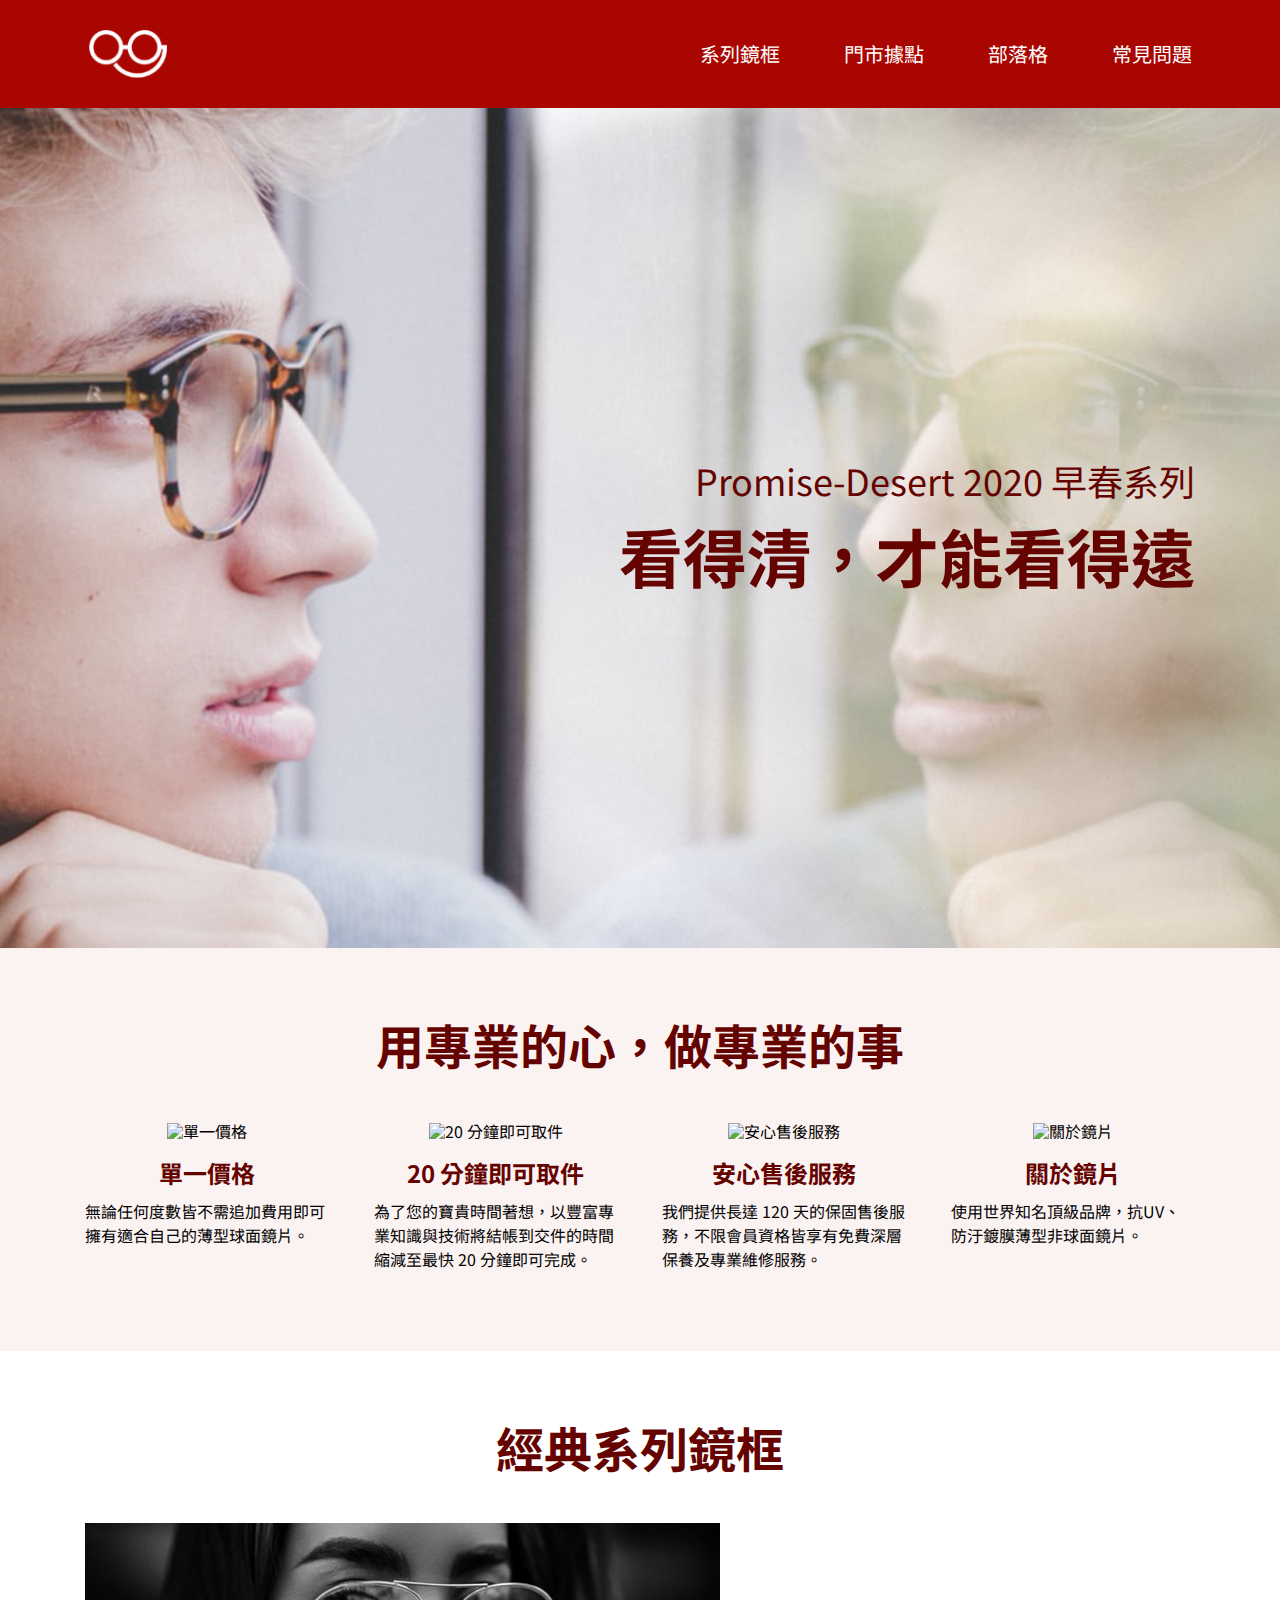
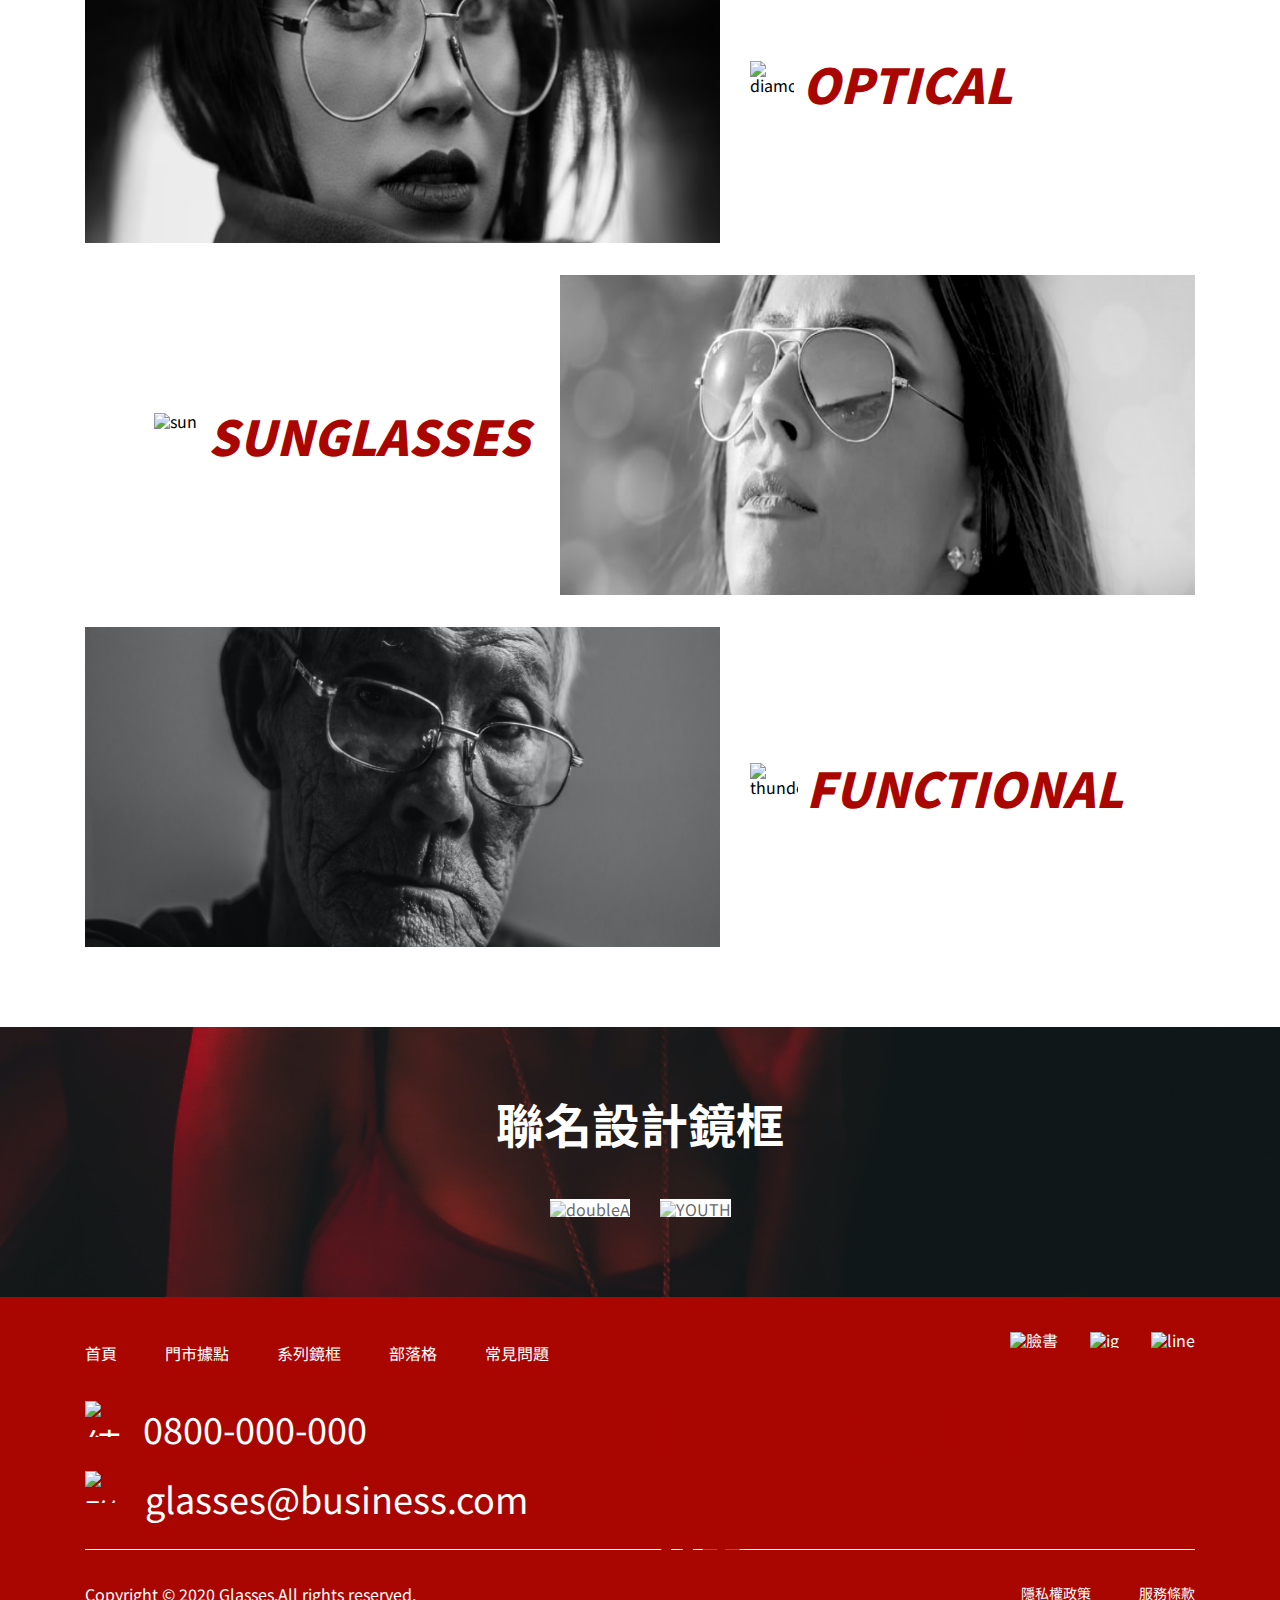
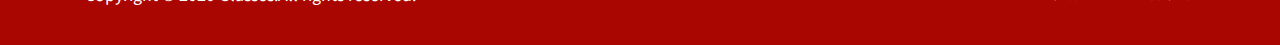
==== index.html @ 2005d6df "Update 2022-06-04T11:44:56.882Z" ====
<!DOCTYPE html>
<html lang="en">

<head>
  <meta charset="UTF-8">
  <meta name="viewport" content="width=device-width, initial-scale=1.0">
  <meta http-equiv="X-UA-Compatible" content="ie=edge">
  <title>
    眼鏡形象網站首頁
  </title>
  <link rel="stylesheet" href="./assets/style/all.css">
  <link href="https://fonts.googleapis.com/css2?family=Noto+Sans+TC&display=swap" rel="stylesheet">

</head>


<body>
  <div class="header">
    <h1 class="logo"><a href="index.html" title="首頁">logo</a></h1>
    <ul class="header-menu align-center">
      <li class="menu-item"><a href="#">系列鏡框</a></li>
      <li class="menu-item"><a href="#">門市據點</a></li>
      <li class="menu-item"><a href="#">部落格</a></li>
      <li class="menu-item"><a href="#">常見問題</a></li>
    </ul>
  </div>

  

<body>
    <div class="banner">
        <div class="container">
            <div class=" banner-content justify-center flex-column align-end">
                <h2>Promise-Desert 2020 早春系列</h2>
                <h3>看得清，才能看得遠</h3>
            </div>
        </div>
    </div>

    <div class="specialty">
        <div class="container">
            <h4 class="text-center">用專業的心，做專業的事</h4>
            <ul class="specialty-content text-center flex-wrap space-between">
                <li class="specialty-card"><img
                        src="https://raw.githubusercontent.com/hexschool/webLayoutTraining1st/f70f00178a7f0baa31e9c01634303d8562cfe93a/week3/icon-dollar.svg"
                        alt="單一價格">
                    <h5>單一價格</h5>
                    <P class="text-left">無論任何度數皆不需追加費用即可擁有適合自己的薄型球面鏡片。</P>
                </li>
                <li class="specialty-card"><img
                        src="https://raw.githubusercontent.com/hexschool/webLayoutTraining1st/f70f00178a7f0baa31e9c01634303d8562cfe93a/week3/icon-clock.svg"
                        alt="20 分鐘即可取件">
                    <h5>20 分鐘即可取件</h5>
                    <P class="text-left">為了您的寶貴時間著想，以豐富專業知識與技術將結帳到交件的時間縮減至最快 20 分鐘即可完成。</P>
                </li>
                <li class="specialty-card"><img
                        src="https://raw.githubusercontent.com/hexschool/webLayoutTraining1st/f70f00178a7f0baa31e9c01634303d8562cfe93a/week3/icon-heart.svg"
                        alt="安心售後服務">
                    <h5>安心售後服務</h5>
                    <p class="text-left">我們提供長達 120 天的保固售後服務，不限會員資格皆享有免費深層保養及專業維修服務。</p>
                </li>
                <li class="specialty-card"><img
                        src="https://raw.githubusercontent.com/hexschool/webLayoutTraining1st/f70f00178a7f0baa31e9c01634303d8562cfe93a/week3/icon-glasses.svg"
                        alt="關於鏡片">
                    <h5>關於鏡片</h5>
                    <p class="text-left">使用世界知名頂級品牌，抗UV、防汙鍍膜薄型非球面鏡片。</p>
                </li>
            </ul>
        </div>
    </div>
    <div class="classic">
        <div class="container">
            <h4 class="classic-content text-center">經典系列鏡框</h4>
            <div class="classic-detail-1 flex-wrap">
                <img class="detail-person1" src="./assets/images/product-1.png" alt="OPTICAL" OPTICAL>
                <ul class="classic-content-ul align-center">
                    <img src="https://raw.githubusercontent.com/hexschool/webLayoutTraining1st/f70f00178a7f0baa31e9c01634303d8562cfe93a/week3/icon-diamond.svg"
                        alt="diamond">
                    <li>
                        <h6>OPTICAL</h6>
                    </li>
                </ul>
            </div>
            <div class="classic-detail-2 flex-reverse flex-wrap">
                <img class="detail-person2" src="./assets/images/product-2.png" alt="SUNGLASSES">
                <ul class="classic-content-u2 align-center">
                    <img src="https://raw.githubusercontent.com/hexschool/webLayoutTraining1st/f70f00178a7f0baa31e9c01634303d8562cfe93a/week3/icon-sun.svg"
                        alt="sun">
                    <li>
                        <h6>SUNGLASSES</h6>
                    </li>
                </ul>
            </div>
            <div class="classic-detail-3 d-f flex-wrap">
                <img class="detail-person3" src="./assets/images/product-3.png" alt="FUNCTIONAL">
                <ul class="classic-content-u3 align-center">
                    <img src="https://raw.githubusercontent.com/hexschool/webLayoutTraining1st/f70f00178a7f0baa31e9c01634303d8562cfe93a/week3/icon-thunder.svg"
                        alt="thunder">
                    <li>
                        <h6>FUNCTIONAL</h6>
                    </li>
                </ul>
            </div>
        </div>
    </div>
    <div class="cobranded">
        <div class="container">
            <h4 class="cobranded-glasess text-center">聯名設計鏡框</h4>
            <div class="cobranded-products justify-center flex-wrap">
                <div class="DoubleA">
                    <img src="https://github.com/hexschool/webLayoutTraining1st/blob/master/week3/product-8.png?raw=true"
                        alt="doubleA">
                    <ul class="cobranded-word1">
                        <li>
                            <h7>Double A+</h7>
                        </li>
                    </ul>

                </div>
                <div class="YOUTH">
                    <img src="https://github.com/hexschool/webLayoutTraining1st/blob/master/week3/product-9.png?raw=true"
                        alt="YOUTH">
                    <ul class="cobranded-word2">
                        <li>
                            <h7>YOUTH</h7>
                        </li>
                    </ul>
                </div>
            </div>
        </div>
    </div>








</body>

    <div class="footer">
      <div class="container">
        <div class="footer-upper space-between">
          <div class="footer-menu-contact">
            <ul class="footer-menu-list d-f">
              <li><a href="#">首頁</a></li>
              <li><a href="#">門市據點</a></li>
              <li><a href="#">系列鏡框</a></li>
              <li><a href="#">部落格</a></li>
              <li><a href="#">常見問題</a></li>
            </ul>
            <ul class="contact-telephone d-f">
              <img
                src="https://raw.githubusercontent.com/hexschool/webLayoutTraining1st/804db84993b876420477b91e305170ae21e8d0f6/week3/icon-phone.svg"
                alt="練絡電話">
              <li class="contact-telephone-list"><a href="#">0800-000-000</a></li>
            </ul>
            <ul class="contact-email d-f">
              <img
                src="https://raw.githubusercontent.com/hexschool/webLayoutTraining1st/804db84993b876420477b91e305170ae21e8d0f6/week3/icon-mail.svg"
                alt="聯絡信箱">
              <li class="contact-email-list"><a href="#">glasses@business.com</a></li>
            </ul>
          </div>
          <div class="contact-icon">
            <ul class="contact-icon-list d-f">
              <li><img
                  src="https://raw.githubusercontent.com/hexschool/webLayoutTraining1st/804db84993b876420477b91e305170ae21e8d0f6/week3/icon-fb.svg"
                  alt="臉書"></li>
              <li><img
                  src="https://raw.githubusercontent.com/hexschool/webLayoutTraining1st/804db84993b876420477b91e305170ae21e8d0f6/week3/icon-ig.svg"
                  alt="ig"></li>
              <li><img
                  src="https://raw.githubusercontent.com/hexschool/webLayoutTraining1st/804db84993b876420477b91e305170ae21e8d0f6/week3/icon-line.svg"
                  alt="line"></li>
            </ul>
          </div>
        </div>
        <div class="private">
          <ul class="copyright-list1">
            <li>Copyright © 2020 Glasses.All rights reserved.</li>
          </ul>
          <ul class="copyright-list2 d-f">
            <li>隱私權政策</li>
            <li>服務條款</li>
          </ul>
        </div>

      </div>
    </div>
    <script src="./assets/js/vendors.js"></script>
    <script src="./assets/js/all.js"></script>
</body>

</html>
---- assets/style/all.css ----
/* http://meyerweb.com/eric/tools/css/reset/ 
   v2.0 | 20110126
   License: none (public domain)
*/
html,
body,
div,
span,
applet,
object,
iframe,
h1,
h2,
h3,
h4,
h5,
h6,
p,
blockquote,
pre,
a,
abbr,
acronym,
address,
big,
cite,
code,
del,
dfn,
em,
img,
ins,
kbd,
q,
s,
samp,
small,
strike,
strong,
sub,
sup,
tt,
var,
b,
u,
i,
center,
dl,
dt,
dd,
ol,
ul,
li,
fieldset,
form,
label,
legend,
table,
caption,
tbody,
tfoot,
thead,
tr,
th,
td,
article,
aside,
canvas,
details,
embed,
figure,
figcaption,
footer,
header,
hgroup,
menu,
nav,
output,
ruby,
section,
summary,
time,
mark,
audio,
video {
  margin: 0;
  padding: 0;
  border: 0;
  font-size: 100%;
  font: inherit;
  vertical-align: baseline; }

/* HTML5 display-role reset for older browsers */
article,
aside,
details,
figcaption,
figure,
footer,
header,
hgroup,
menu,
nav,
section {
  display: block; }

body {
  line-height: 1; }

ol,
ul {
  list-style: none; }

blockquote,
q {
  quotes: none; }

blockquote:before,
blockquote:after,
q:before,
q:after {
  content: '';
  content: none; }

table {
  border-collapse: collapse;
  border-spacing: 0; }

*,
*::before,
*::after {
  -webkit-box-sizing: border-box;
          box-sizing: border-box; }

img {
  max-width: 100%;
  height: auto;
  vertical-align: middle; }

.d-f {
  display: -webkit-box;
  display: -ms-flexbox;
  display: flex; }

.jcsb {
  display: -webkit-box;
  display: -ms-flexbox;
  display: flex;
  -webkit-box-pack: justify;
      -ms-flex-pack: justify;
          justify-content: space-between; }

.align-center {
  display: -webkit-box;
  display: -ms-flexbox;
  display: flex;
  -webkit-box-align: center;
      -ms-flex-align: center;
          align-items: center; }

.align-end {
  display: -webkit-box;
  display: -ms-flexbox;
  display: flex;
  -webkit-box-align: end;
      -ms-flex-align: end;
          align-items: flex-end; }

.justify-center {
  display: -webkit-box;
  display: -ms-flexbox;
  display: flex;
  -webkit-box-pack: center;
      -ms-flex-pack: center;
          justify-content: center; }

.justify-end {
  display: -webkit-box;
  display: -ms-flexbox;
  display: flex;
  -webkit-box-pack: end;
      -ms-flex-pack: end;
          justify-content: flex-end; }

.space-between {
  display: -webkit-box;
  display: -ms-flexbox;
  display: flex;
  -webkit-box-pack: justify;
      -ms-flex-pack: justify;
          justify-content: space-between; }

.space-around {
  display: -webkit-box;
  display: -ms-flexbox;
  display: flex;
  -ms-flex-pack: distribute;
      justify-content: space-around; }

.space-evenly {
  display: -webkit-box;
  display: -ms-flexbox;
  display: flex;
  -webkit-box-pack: space-evenly;
      -ms-flex-pack: space-evenly;
          justify-content: space-evenly; }

.flex-column {
  display: -webkit-box;
  display: -ms-flexbox;
  display: flex;
  -webkit-box-orient: vertical;
  -webkit-box-direction: normal;
      -ms-flex-direction: column;
          flex-direction: column; }

.flex-wrap {
  display: -webkit-box;
  display: -ms-flexbox;
  display: flex;
  -ms-flex-wrap: wrap;
      flex-wrap: wrap; }

.flex-reverse {
  display: -webkit-box;
  display: -ms-flexbox;
  display: flex;
  -webkit-box-orient: horizontal;
  -webkit-box-direction: reverse;
      -ms-flex-direction: row-reverse;
          flex-direction: row-reverse; }

body {
  font-family: -apple-system, BlinkMacSystemFont, 'Segoe UI', 'Noto Sans TC', 'Microsoft JhengHei', Roboto, 'Helvetica Neue', Arial, sans-serif; }

.text-center {
  text-align: center; }

.text-left {
  text-align: left; }

.container {
  max-width: 1140px;
  margin: 0 auto;
  padding: 0 15px; }

@media (max-width: 768px) {
  .container {
    max-width: 720px; } }

@media (max-width: 375px) {
  .container {
    max-width: 345px; } }

*,
*:before,
*:after {
  -webkit-box-sizing: border-box;
          box-sizing: border-box; }

img {
  max-width: 100%;
  height: auto;
  vertical-align: middle; }

.header {
  background-color: #aa0601;
  color: white;
  padding: 30px 88px;
  display: -webkit-box;
  display: -ms-flexbox;
  display: flex;
  -webkit-box-pack: justify;
      -ms-flex-pack: justify;
          justify-content: space-between; }

@media (max-width: 768px) {
  .header {
    padding: 30px 39px; } }

@media (max-width: 767px) {
  .header {
    display: -webkit-box;
    display: -ms-flexbox;
    display: flex;
    -webkit-box-orient: vertical;
    -webkit-box-direction: normal;
        -ms-flex-direction: column;
            flex-direction: column;
    -webkit-box-align: center;
        -ms-flex-align: center;
            align-items: center;
    padding: 10px 0 0 0; } }

.header-menu {
  -webkit-column-gap: 64px;
     -moz-column-gap: 64px;
          column-gap: 64px;
  display: -webkit-box;
  display: -ms-flexbox;
  display: flex;
  -ms-flex-wrap: wrap;
      flex-wrap: wrap; }

@media (max-width: 768px) {
  .header-menu {
    -webkit-column-gap: 40px;
       -moz-column-gap: 40px;
            column-gap: 40px; } }

@media (max-width: 767px) {
  .header-menu {
    width: 100%;
    -webkit-column-gap: 0px;
       -moz-column-gap: 0px;
            column-gap: 0px;
    text-align: center; } }

.header-menu a {
  text-decoration: none;
  color: white; }

.menu-item {
  font-size: 20px;
  line-height: 1.5; }

@media (max-width: 767px) {
  .menu-item {
    width: 50%;
    border: 1px solid white; } }

.logo {
  width: 80px;
  height: 48px; }

@media (max-width: 767px) {
  .logo {
    width: 48px;
    height: 29px;
    margin-bottom: 10px; } }

.logo a {
  background: url(../images/logo.png) no-repeat center;
  display: block;
  width: 80px;
  height: 48px;
  text-indent: 101%;
  overflow: hidden;
  white-space: nowrap;
  background-size: contain; }

@media (max-width: 767px) {
  .logo a {
    width: 48px;
    height: 29px; } }

.footer {
  background-color: #aa0601;
  color: white; }

.footer a {
  text-decoration: none;
  color: white; }

.footer-upper {
  border-bottom: 1px solid white; }

.footer-menu-list {
  font-size: 16px;
  line-height: 1.5;
  -webkit-column-gap: 48px;
     -moz-column-gap: 48px;
          column-gap: 48px; }

@media (max-width: 992px) {
  .footer-menu-list {
    -webkit-column-gap: 40px;
       -moz-column-gap: 40px;
            column-gap: 40px; } }

@media (max-width: 767px) {
  .footer-menu-list {
    display: none; } }

.footer-menu-contact {
  padding-top: 44px;
  padding-bottom: 24px; }

@media (max-width: 992px) {
  .footer-menu-contact {
    padding-top: 32px;
    padding-bottom: 20px; } }

@media (max-width: 767px) {
  .footer-menu-contact {
    padding-top: 25px;
    padding-bottom: 24px; } }

.contact-icon {
  padding-top: 32px; }

@media (max-width: 767px) {
  .contact-icon {
    padding-top: 24px; } }

.contact-icon-list {
  -webkit-column-gap: 32px;
     -moz-column-gap: 32px;
          column-gap: 32px; }

@media (max-width: 992px) {
  .contact-icon-list {
    -webkit-column-gap: 24px;
       -moz-column-gap: 24px;
            column-gap: 24px; } }

@media (max-width: 375px) {
  .contact-icon-list {
    -webkit-column-gap: 8px;
       -moz-column-gap: 8px;
            column-gap: 8px; } }

.contact-icon-list img {
  width: 48px;
  height: 48px; }

@media (max-width: 992px) {
  .contact-icon-list img {
    width: 24px;
    height: 24px; } }

@media (max-width: 375px) {
  .contact-icon-list img {
    width: 16px;
    height: 16px; } }

.contact-telephone {
  padding-top: 36px;
  font-size: 36px;
  line-height: 1.5; }

@media (max-width: 992px) {
  .contact-telephone {
    padding-top: 24px;
    font-size: 20px; } }

@media (max-width: 767px) {
  .contact-telephone {
    padding-top: 0px;
    font-size: 16px;
    line-height: 1.875; } }

.contact-telephone-list {
  padding-left: 22px; }

@media (max-width: 992px) {
  .contact-telephone-list {
    padding-left: 11px; } }

@media (max-width: 767px) {
  .contact-telephone-list {
    padding-left: 6.5px; } }

.contact-telephone img {
  width: 36px;
  height: 36px; }

@media (max-width: 992px) {
  .contact-telephone img {
    width: 18px;
    height: 18px; } }

@media (max-width: 767px) {
  .contact-telephone img {
    width: 15px;
    height: 15px; } }

.contact-email {
  padding-top: 16px;
  font-size: 36px;
  line-height: 1.5; }

@media (max-width: 992px) {
  .contact-email {
    padding-top: 12px;
    font-size: 20px; } }

@media (max-width: 767px) {
  .contact-email {
    padding-top: 6px;
    font-size: 16px;
    line-height: 1.875; } }

.contact-email-list {
  padding-left: 20px; }

@media (max-width: 992px) {
  .contact-email-list {
    padding-left: 10px; } }

@media (max-width: 767px) {
  .contact-email-list {
    padding-left: 6.65px; } }

.contact-email img {
  width: 40px;
  height: 32px; }

@media (max-width: 992px) {
  .contact-email img {
    width: 20px;
    height: 16px; } }

@media (max-width: 767px) {
  .contact-email img {
    width: 16px;
    height: 13px; } }

.copyright-list1 {
  padding-top: 32px;
  font-size: 16px;
  line-height: 1.5; }

@media (max-width: 992px) {
  .copyright-list1 {
    padding-top: 24px; } }

@media (max-width: 767px) {
  .copyright-list1 {
    padding-top: 16px;
    font-size: 14px; } }

.copyright-list2 {
  padding-top: 33px;
  -webkit-column-gap: 48px;
     -moz-column-gap: 48px;
          column-gap: 48px;
  font-size: 14px;
  line-height: 1.5; }

@media (max-width: 992px) {
  .copyright-list2 {
    padding-top: 25px;
    -webkit-column-gap: 24px;
       -moz-column-gap: 24px;
            column-gap: 24px; } }

@media (max-width: 767px) {
  .copyright-list2 {
    padding-top: 8px;
    -webkit-column-gap: 8px;
       -moz-column-gap: 8px;
            column-gap: 8px;
    display: -webkit-box;
    display: -ms-flexbox;
    display: flex;
    -webkit-box-orient: vertical;
    -webkit-box-direction: normal;
        -ms-flex-direction: column;
            flex-direction: column; } }

.private {
  padding-bottom: 39px;
  display: -webkit-box;
  display: -ms-flexbox;
  display: flex;
  -webkit-box-pack: justify;
      -ms-flex-pack: justify;
          justify-content: space-between; }

@media (max-width: 992px) {
  .private {
    padding-bottom: 32px; } }

@media (max-width: 767px) {
  .private {
    padding-bottom: 24px;
    display: -webkit-box;
    display: -ms-flexbox;
    display: flex;
    -webkit-box-orient: vertical;
    -webkit-box-direction: normal;
        -ms-flex-direction: column;
            flex-direction: column; } }

.banner {
  background: url(../images/index-background1.png) center center;
  background-repeat: no-repeat;
  background-size: cover;
  color: #650300; }

.banner-content {
  height: 840px; }

.specialty img {
  width: 100px;
  height: 100px; }

.detail-person1 {
  width: 635px;
  height: 320px; }

@media (max-width: 992px) {
  .detail-person1 {
    width: 58%; } }

@media (max-width: 767px) {
  .detail-person1 {
    width: 100%; } }

.detail-person2 {
  width: 635px;
  height: 320px; }

@media (max-width: 992px) {
  .detail-person2 {
    width: 58%; } }

@media (max-width: 767px) {
  .detail-person2 {
    width: 100%; } }

.detail-person3 {
  width: 635px;
  height: 320px; }

@media (max-width: 992px) {
  .detail-person3 {
    width: 58%; } }

@media (max-width: 767px) {
  .detail-person3 {
    width: 100%; } }

.classic-content-ul img {
  width: 44px;
  height: 44px; }

@media (max-width: 992px) {
  .classic-content-ul img {
    width: 36.67px;
    height: 36.67px; } }

@media (max-width: 767px) {
  .classic-content-ul img {
    width: 40px;
    height: 40px; } }

.classic-content-u2 img {
  width: 44px;
  height: 44px; }

@media (max-width: 992px) {
  .classic-content-u2 img {
    width: 36.67px;
    height: 36.67px; } }

.classic-content-u3 img {
  width: 48px;
  height: 48px; }

@media (max-width: 992px) {
  .classic-content-u3 img {
    width: 40px;
    height: 40px; } }

@media (max-width: 767px) {
  .classic-content-u3 img {
    width: 40px;
    height: 40px; } }

.DoubleA img {
  width: 540px;
  height: 455px; }

.YOUTH img {
  width: 540px;
  height: 455px; }

h2 {
  font-size: 36px;
  line-height: 1.5; }

@media (max-width: 992px) {
  h2 {
    font-size: 20px; } }

@media (max-width: 767px) {
  h2 {
    font-size: 16px;
    line-height: 1.875; } }

@media (max-width: 375px) {
  h2 {
    font-size: 8px;
    line-height: 1.5; } }

h3 {
  font-size: 64px;
  line-height: 1.5;
  font-weight: bold; }

@media (max-width: 992px) {
  h3 {
    font-size: 48px; } }

@media (max-width: 767px) {
  h3 {
    font-size: 32px;
    line-height: 2.25; } }

@media (max-width: 375px) {
  h3 {
    font-size: 24px;
    line-height: 1.5; } }

h4 {
  font-size: 48px;
  line-height: 1.5;
  font-weight: bold;
  color: #650300;
  padding-top: 60px;
  padding-bottom: 40px; }

@media (max-width: 992px) {
  h4 {
    font-size: 32px;
    padding-top: 40px;
    padding-bottom: 32px; } }

@media (max-width: 767px) {
  h4 {
    font-size: 24px;
    padding-top: 32px;
    padding-bottom: 20px; } }

@media (max-width: 375px) {
  h4 {
    font-size: 20px; } }

@media (max-width: 767px) {
  .classic-content {
    font-size: 20px;
    line-height: 2.4;
    padding-top: 32px;
    padding-bottom: 20px; } }

h5 {
  font-size: 24px;
  line-height: 1.5;
  color: #650300;
  padding-top: 16px;
  font-weight: bold; }

@media (max-width: 375px) {
  h5 {
    font-size: 16px; } }

h6 {
  color: #aa0601;
  font-style: italic;
  font-weight: 900;
  font-size: 48px;
  line-height: 1.5; }

@media (max-width: 1060px) {
  h6 {
    font-size: 36px; } }

@media (max-width: 992px) {
  h6 {
    font-size: 28px;
    line-height: 2.57; } }

.cobranded-glasess {
  color: white; }

h7 {
  color: #aa0601;
  font-size: 72px;
  line-height: 1.5;
  font-weight: bold; }

@media (max-width: 992px) {
  h7 {
    font-size: 32px;
    line-height: 1.28; } }

.specialty p {
  font-size: 16px;
  line-height: 1.5;
  padding-top: 8px; }

.specialty {
  background-color: #FBF2F2; }

.specialty-content {
  -webkit-column-gap: 30px;
     -moz-column-gap: 30px;
          column-gap: 30px;
  padding-bottom: 80px; }

@media (max-width: 992px) {
  .specialty-content {
    -webkit-column-gap: 0px;
       -moz-column-gap: 0px;
            column-gap: 0px;
    display: -webkit-box;
    display: -ms-flexbox;
    display: flex;
    -webkit-box-pack: space-evenly;
        -ms-flex-pack: space-evenly;
            justify-content: space-evenly;
    padding-bottom: 56px; } }

@media (max-width: 767px) {
  .specialty-content {
    padding-bottom: 8px; } }

.specialty-card {
  width: 22%; }

@media (max-width: 992px) {
  .specialty-card {
    width: 41%; } }

@media (max-width: 767px) {
  .specialty-card {
    width: 64%;
    padding-bottom: 32px; } }

@media (max-width: 375px) {
  .specialty-card {
    width: 85%; } }

.classic-detail-1 {
  padding-bottom: 32px;
  position: relative; }

@media (max-width: 992px) {
  .classic-detail-1 {
    padding: 0px 31px 8px 24px; } }

.classic-detail-2 {
  padding-bottom: 32px;
  position: relative; }

@media (max-width: 992px) {
  .classic-detail-2 {
    padding: 0px 31px 8px 24px;
    -webkit-box-orient: horizontal;
    -webkit-box-direction: normal;
        -ms-flex-direction: row;
            flex-direction: row; } }

.classic-detail-3 {
  padding-bottom: 80px;
  position: relative; }

@media (max-width: 992px) {
  .classic-detail-3 {
    padding: 0px 30px 56px 24px; } }

.classic-content-ul {
  padding-left: 30px; }

@media (max-width: 767px) {
  .classic-content-ul {
    padding-left: 0;
    position: absolute;
    top: 50%;
    left: 50%;
    -webkit-transform: translate(-50%, -50%);
        -ms-transform: translate(-50%, -50%);
            transform: translate(-50%, -50%); } }

.classic-content-ul li {
  padding-left: 8px; }

@media (max-width: 992px) {
  .classic-content-ul li {
    padding: 9.67px; } }

.classic-content-u2 {
  padding-right: 30px; }

@media (max-width: 992px) {
  .classic-content-u2 {
    padding-left: 31px;
    padding-right: 0px; } }

@media (max-width: 767px) {
  .classic-content-u2 {
    position: absolute;
    top: 50%;
    left: 50%;
    -webkit-transform: translate(-50%, -50%);
        -ms-transform: translate(-50%, -50%);
            transform: translate(-50%, -50%); } }

.classic-content-u2 li {
  padding-left: 10px; }

.classic-content-u3 {
  padding-left: 30px; }

@media (max-width: 767px) {
  .classic-content-u3 {
    position: absolute;
    top: 50%;
    left: 50%;
    -webkit-transform: translate(-50%, -50%);
        -ms-transform: translate(-50%, -50%);
            transform: translate(-50%, -50%); } }

.classic-content-u3 li {
  padding-left: 8px; }

.cobranded {
  background: url(../images/bg.png) center center;
  background-size: cover;
  background-repeat: no-repeat; }

.DoubleA {
  position: relative;
  background-color: white;
  margin-right: 30px; }

@media (max-width: 767px) {
  .DoubleA {
    width: 100%;
    margin-right: 0;
    margin-bottom: 16px; } }

.DoubleA img {
  opacity: 0.6;
  width: 540px;
  height: 455px; }

@media (max-width: 992px) {
  .DoubleA img {
    width: 330px;
    height: 278px; } }

@media (max-width: 767px) {
  .DoubleA img {
    width: 100%;
    height: 100%; } }

.YOUTH {
  position: relative;
  background-color: white; }

@media (max-width: 767px) {
  .YOUTH {
    width: 100%; } }

.YOUTH img {
  opacity: 0.6;
  width: 540px;
  height: 455px; }

@media (max-width: 992px) {
  .YOUTH img {
    width: 330px;
    height: 278px; } }

@media (max-width: 767px) {
  .YOUTH img {
    width: 100%;
    height: 100%; } }

.cobranded-word1 {
  position: absolute;
  top: 181px;
  left: 104px; }

@media (max-width: 992px) {
  .cobranded-word1 {
    position: absolute;
    top: 117.5px;
    left: 91px; } }

@media (max-width: 767px) {
  .cobranded-word1 {
    top: 50%;
    left: 50%;
    -webkit-transform: translate(-50%, -50%);
        -ms-transform: translate(-50%, -50%);
            transform: translate(-50%, -50%); } }

.cobranded-word2 {
  position: absolute;
  top: 181px;
  left: 152px; }

@media (max-width: 992px) {
  .cobranded-word2 {
    position: absolute;
    top: 117.5px;
    left: 113px; } }

@media (max-width: 767px) {
  .cobranded-word2 {
    position: absolute;
    top: 50%;
    left: 50%;
    -webkit-transform: translate(-50%, -50%);
        -ms-transform: translate(-50%, -50%);
            transform: translate(-50%, -50%); } }

.cobranded-products {
  padding-bottom: 80px; }

@media (max-width: 992px) {
  .cobranded-products {
    padding-bottom: 56px; } }

@media (max-width: 767px) {
  .cobranded-products {
    padding-bottom: 40px; } }

/*# sourceMappingURL=all.css.map */
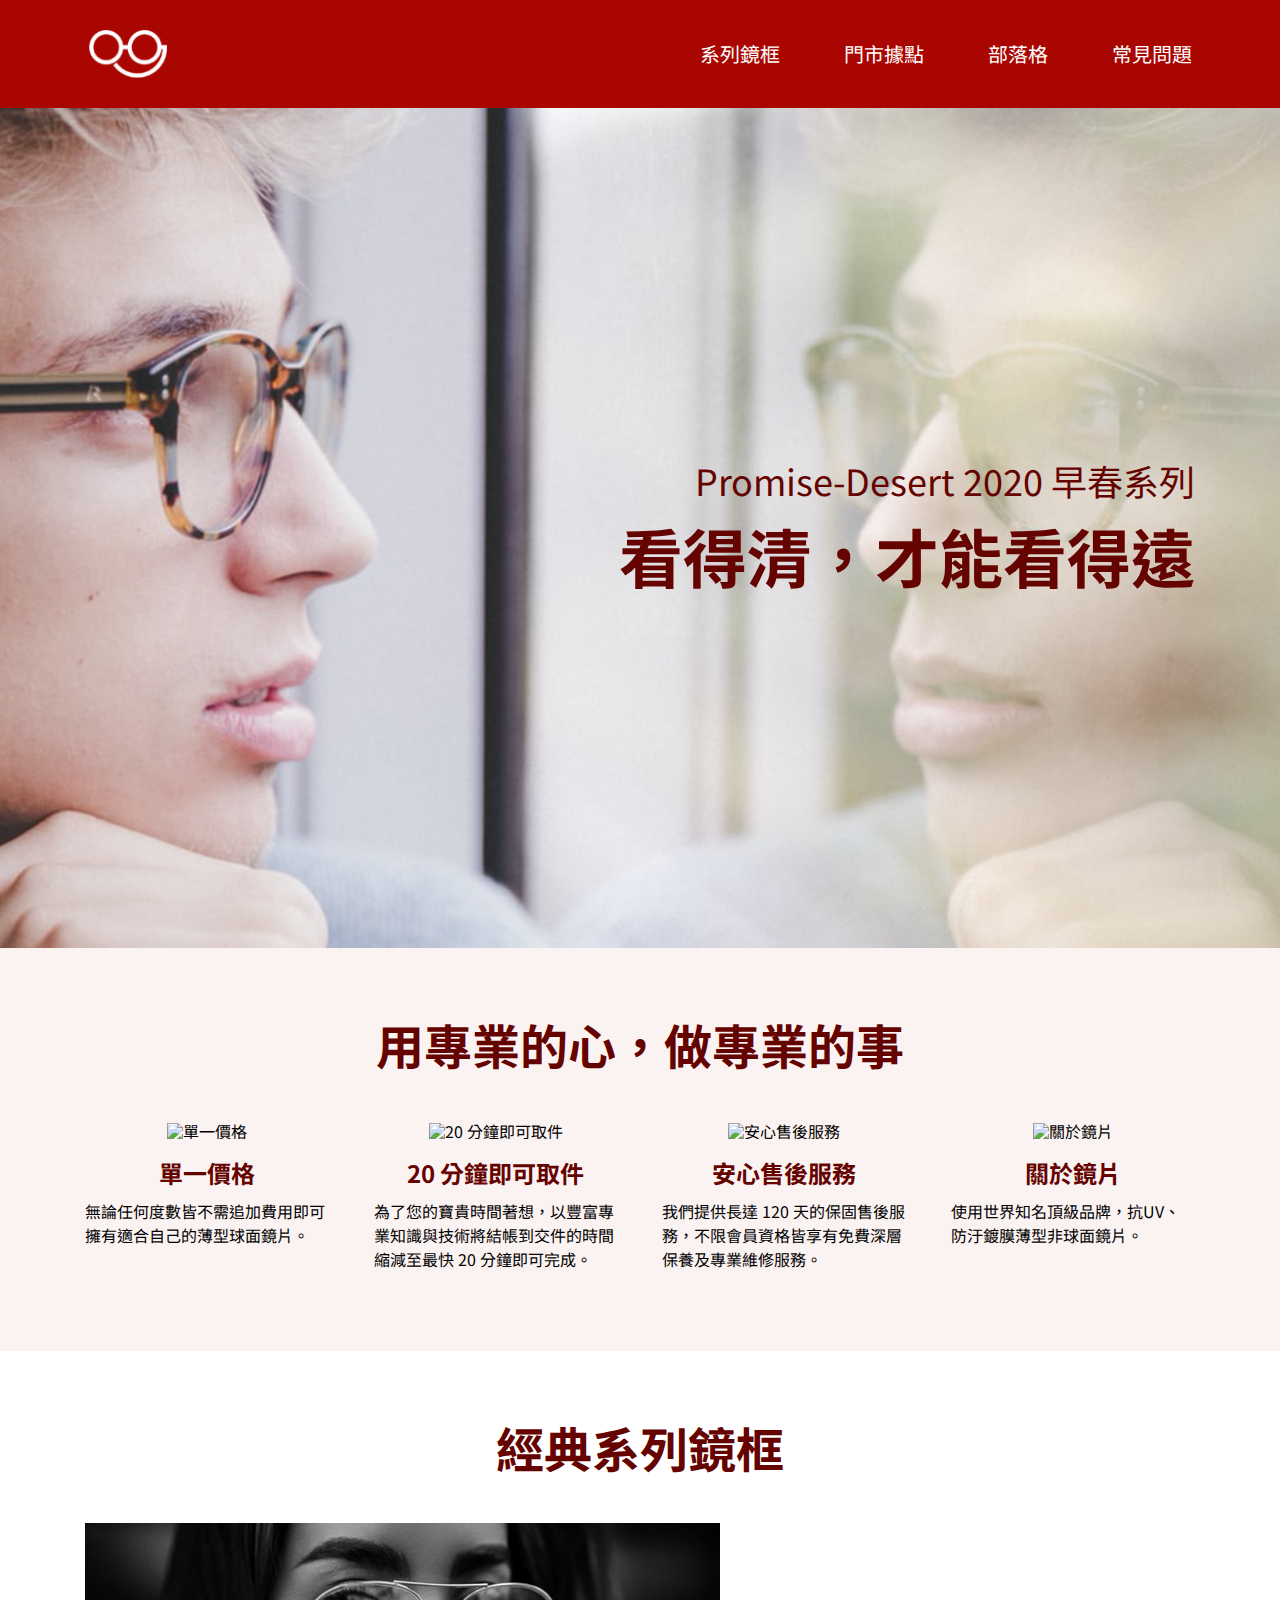
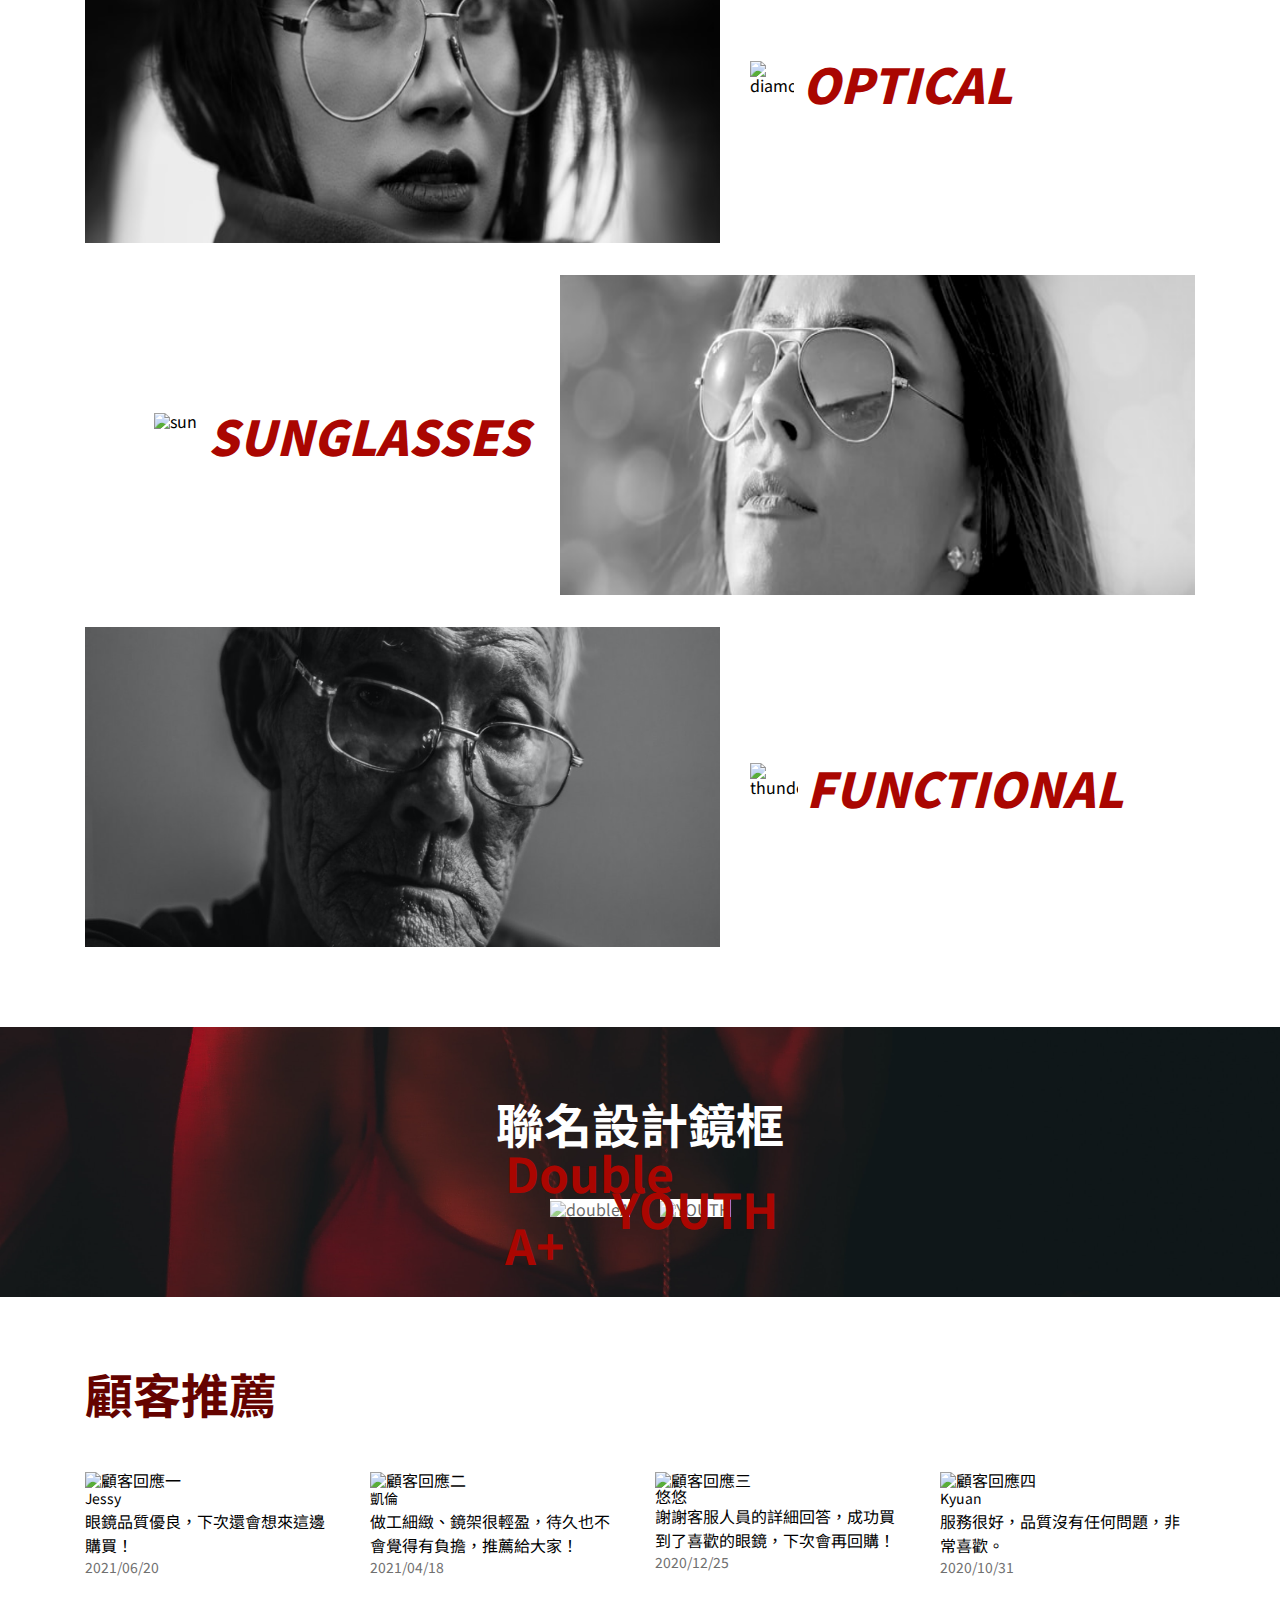
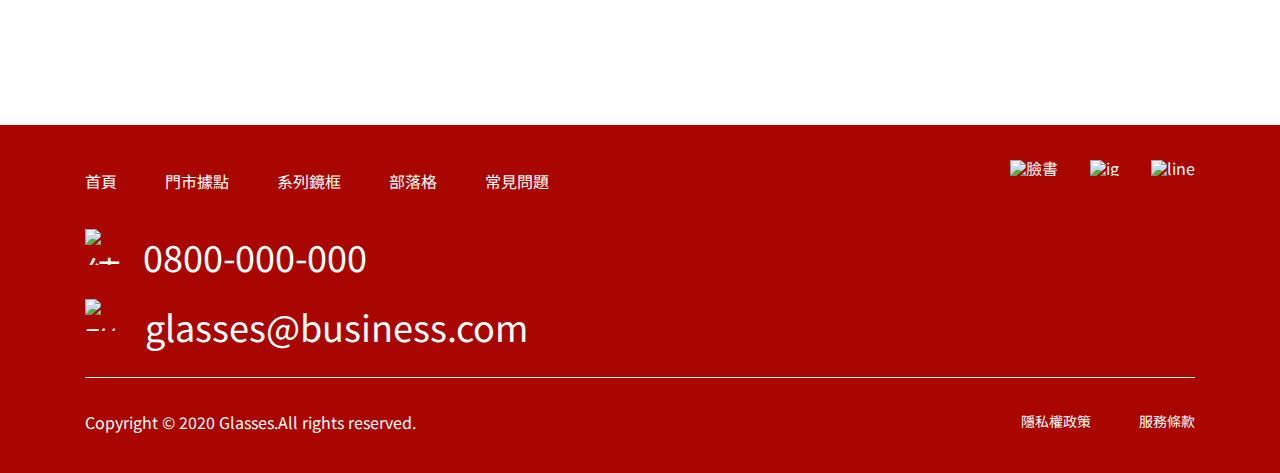
==== commit 778b6286: "Update 2022-06-06T12:31:38.771Z" ====
--- a/index.html
+++ b/index.html
@@ -129,15 +129,58 @@
             </div>
         </div>
     </div>
-
-
-
-
-
-
-
-
-</body>
+    <div class="customer">
+        <div class="container">
+            <h4 class="customer-rec">顧客推薦</h4>
+            <div class="customer-card d-f">
+                <div class="customer-card1">
+                    <img src="https://github.com/hexschool/webLayoutTraining1st/blob/master/week3/rec-1.png?raw=true"
+                        alt="顧客回應一">
+                    <ul>
+                        <li class="cclist1">Jessy</li>
+                        <li class="cclist2">眼鏡品質優良，下次還會想來這邊購買！</li>
+                        <li class="cclist3">2021/06/20</li>
+                    </ul>
+                </div>
+                <div class="customer-card2">
+                    <img src="https://github.com/hexschool/webLayoutTraining1st/blob/master/week3/rec-2.png?raw=true"
+                        alt="顧客回應二">
+                    <ul>
+                        <li class="cclist1">凱倫</li>
+                        <li class="cclist2">做工細緻、鏡架很輕盈，待久也不會覺得有負擔，推薦給大家！</li>
+                        <li class="cclist3">2021/04/18</li>
+                    </ul>
+                </div>
+                <div class="customer-card3">
+                    <img src="https://github.com/hexschool/webLayoutTraining1st/blob/master/week3/rec-3.png?raw=true"
+                        alt="顧客回應三">
+                    <ul>
+                        <li class="cclest1">悠悠</li>
+                        <li class="cclist2">謝謝客服人員的詳細回答，成功買到了喜歡的眼鏡，下次會再回購！</li>
+                        <li class="cclist3">2020/12/25</li>
+                    </ul>
+                </div>
+                <div class="customer-card4">
+                    <img src="https://github.com/hexschool/webLayoutTraining1st/blob/master/week3/rec-4.png?raw=true"
+                        alt="顧客回應四">
+                    <ul>
+                        <li class="cclist1">Kyuan</li>
+                        <li class="cclist2">服務很好，品質沒有任何問題，非常喜歡。</li>
+                        <li class="cclist3">2020/10/31</li>
+                    </ul>
+                </div>
+            </diV>
+        </div>
+    </div>
+
+
+
+
+
+
+
+
+    <body>
 
     <div class="footer">
       <div class="container">
--- a/assets/style/all.css
+++ b/assets/style/all.css
@@ -777,14 +777,27 @@
 
 h7 {
   color: #aa0601;
-  font-size: 72px;
+  font-size: 48px;
   line-height: 1.5;
   font-weight: bold; }
 
-@media (max-width: 992px) {
+@media (max-width: 1140px) {
   h7 {
     font-size: 32px;
     line-height: 1.28; } }
+
+.cclist1 {
+  font-size: 14px;
+  line-height: 1.5; }
+
+.cclist2 {
+  font-size: 16px;
+  line-height: 1.5; }
+
+.cclist3 {
+  font-size: 14px;
+  line-height: 1.5;
+  color: #707070; }
 
 .specialty p {
   font-size: 16px;
@@ -937,7 +950,7 @@
   width: 540px;
   height: 455px; }
 
-@media (max-width: 992px) {
+@media (max-width: 1140px) {
   .DoubleA img {
     width: 330px;
     height: 278px; } }
@@ -960,7 +973,7 @@
   width: 540px;
   height: 455px; }
 
-@media (max-width: 992px) {
+@media (max-width: 1140px) {
   .YOUTH img {
     width: 330px;
     height: 278px; } }
@@ -972,14 +985,20 @@
 
 .cobranded-word1 {
   position: absolute;
-  top: 181px;
-  left: 104px; }
+  top: 50%;
+  left: 50%;
+  -webkit-transform: translate(-50%, -50%);
+      -ms-transform: translate(-50%, -50%);
+          transform: translate(-50%, -50%); }
 
 @media (max-width: 992px) {
   .cobranded-word1 {
     position: absolute;
-    top: 117.5px;
-    left: 91px; } }
+    top: 50%;
+    left: 50%;
+    -webkit-transform: translate(-50%, -50%);
+        -ms-transform: translate(-50%, -50%);
+            transform: translate(-50%, -50%); } }
 
 @media (max-width: 767px) {
   .cobranded-word1 {
@@ -991,14 +1010,19 @@
 
 .cobranded-word2 {
   position: absolute;
-  top: 181px;
-  left: 152px; }
+  top: 50%;
+  left: 50%;
+  -webkit-transform: translate(-50%, -50%);
+      -ms-transform: translate(-50%, -50%);
+          transform: translate(-50%, -50%); }
 
 @media (max-width: 992px) {
   .cobranded-word2 {
-    position: absolute;
-    top: 117.5px;
-    left: 113px; } }
+    top: 50%;
+    left: 50%;
+    -webkit-transform: translate(-50%, -50%);
+        -ms-transform: translate(-50%, -50%);
+            transform: translate(-50%, -50%); } }
 
 @media (max-width: 767px) {
   .cobranded-word2 {
@@ -1020,4 +1044,41 @@
   .cobranded-products {
     padding-bottom: 40px; } }
 
+.customer-card {
+  -webkit-column-gap: 30px;
+     -moz-column-gap: 30px;
+          column-gap: 30px; }
+
+.customer-card1 {
+  height: 256px;
+  width: 255px; }
+
+.customer-card1 img {
+  -o-object-fit: cover;
+     object-fit: cover; }
+
+.customer-card2 {
+  height: 256px;
+  width: 255px; }
+
+.customer-card2 img {
+  -o-object-fit: cover;
+     object-fit: cover; }
+
+.customer-card3 {
+  height: 256px;
+  width: 255px; }
+
+.customer-card3 img {
+  -o-object-fit: cover;
+     object-fit: cover; }
+
+.customer-card4 {
+  height: 256px;
+  width: 255px; }
+
+.customer-card4 img {
+  -o-object-fit: cover;
+     object-fit: cover; }
+
 /*# sourceMappingURL=all.css.map */
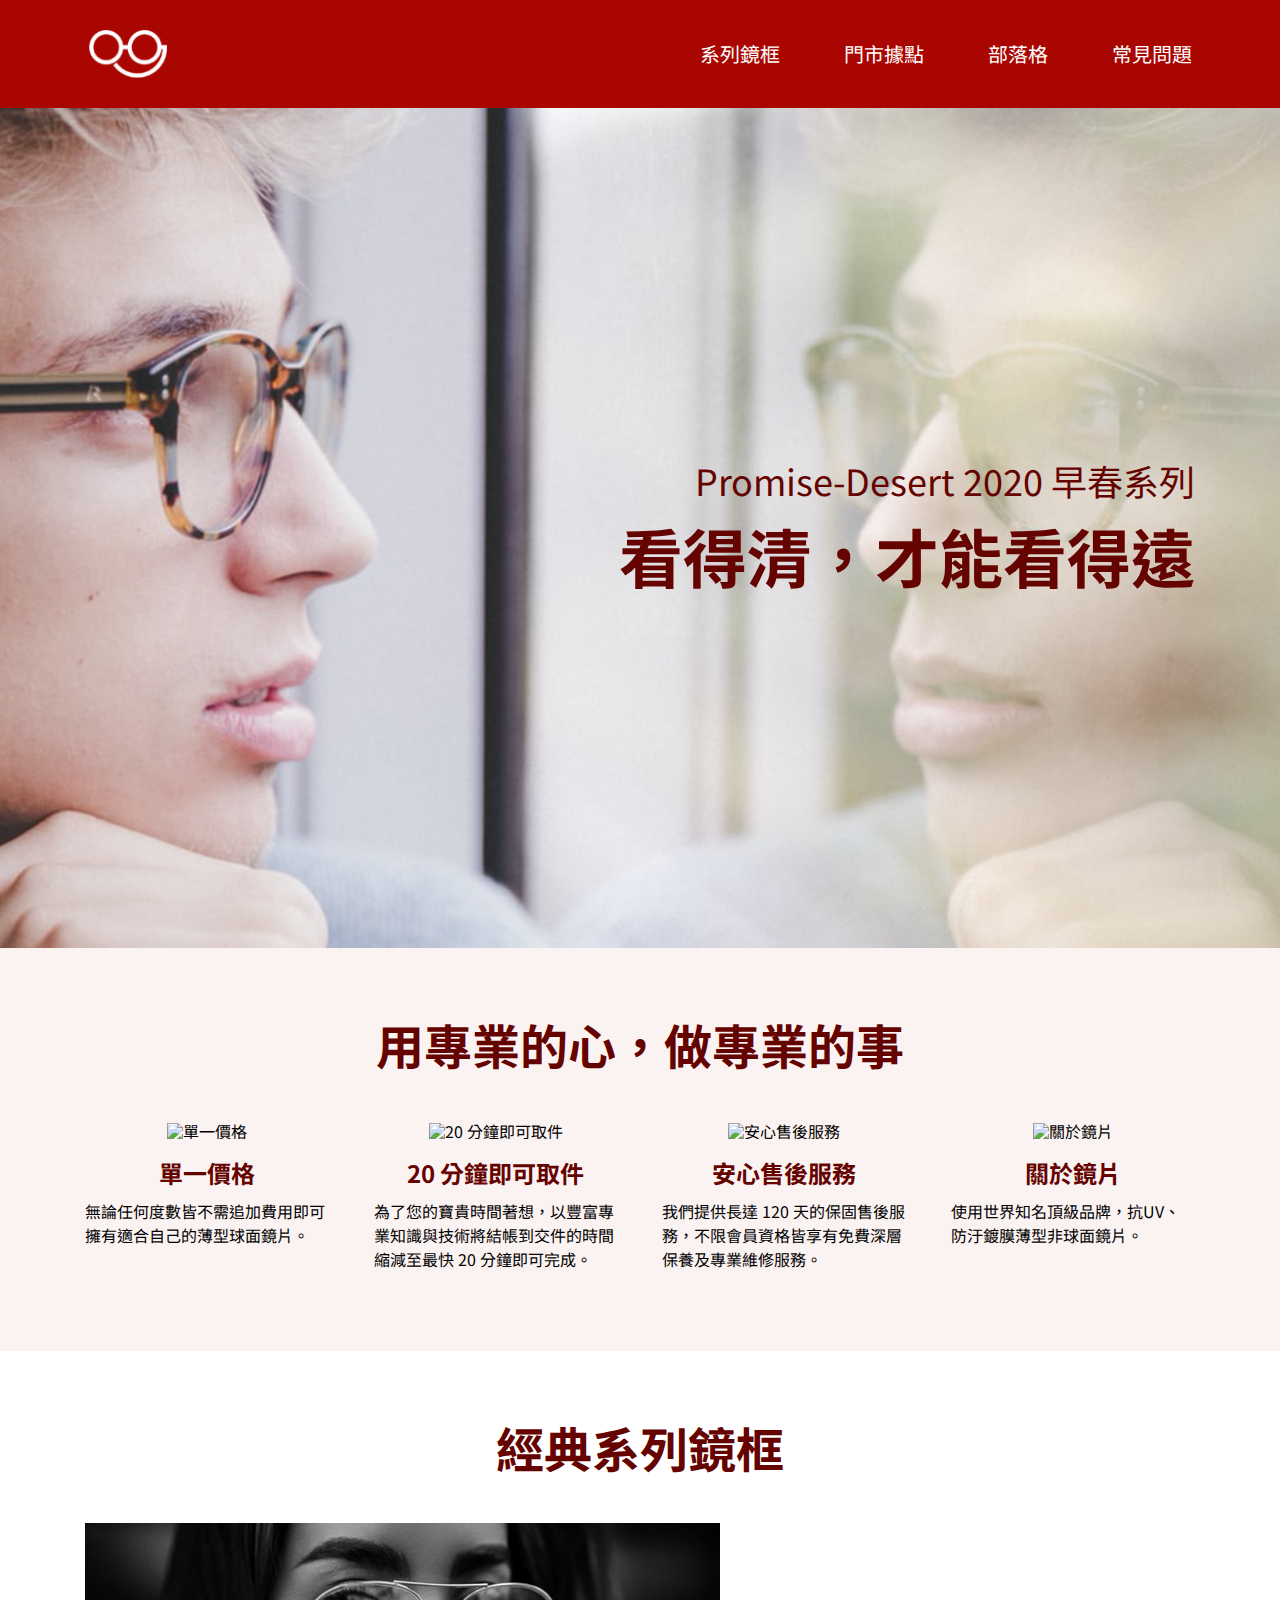
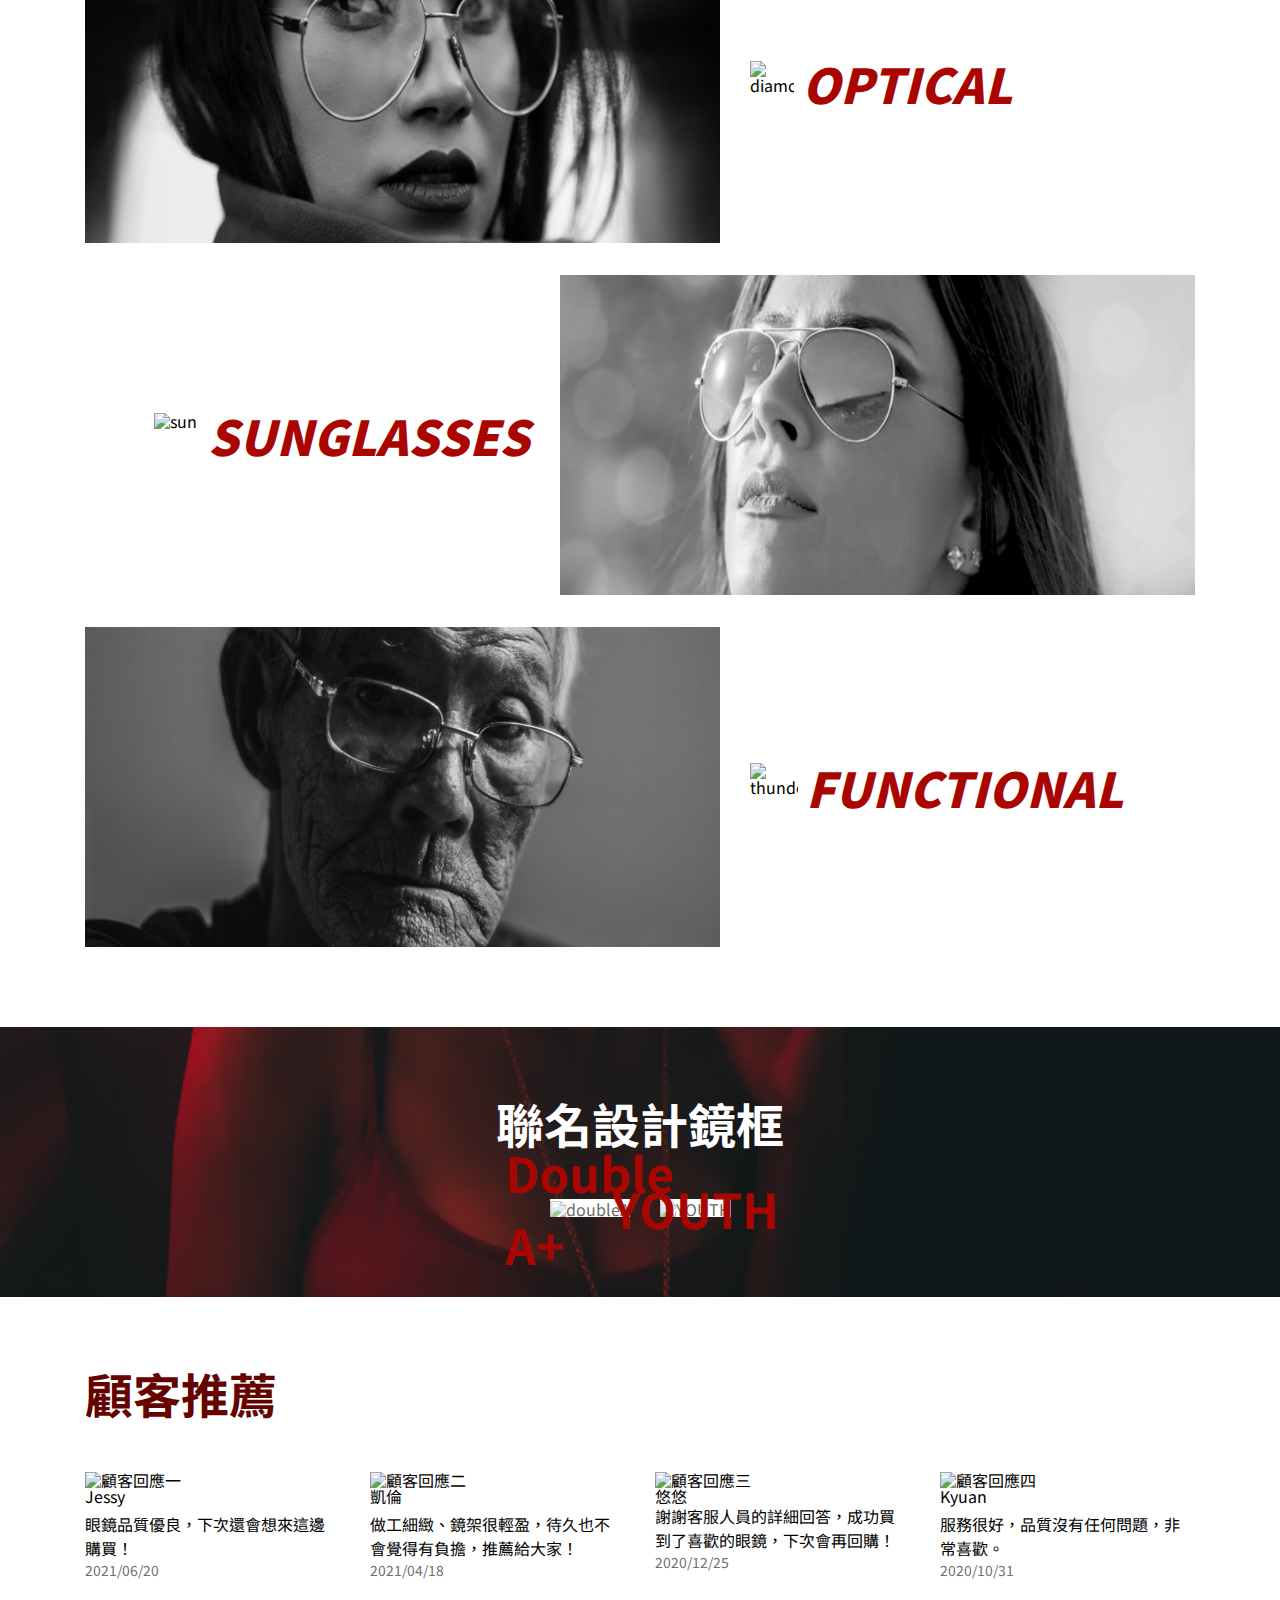
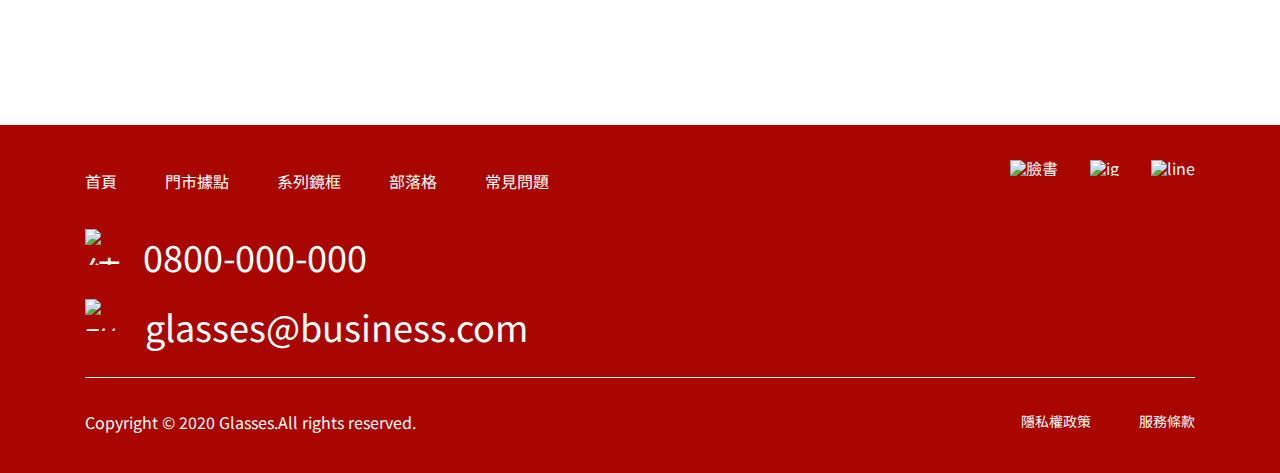
==== commit 98a0ce02: "Update 2022-06-07T11:54:54.164Z" ====
--- a/index.html
+++ b/index.html
@@ -136,7 +136,7 @@
                 <div class="customer-card1">
                     <img src="https://github.com/hexschool/webLayoutTraining1st/blob/master/week3/rec-1.png?raw=true"
                         alt="顧客回應一">
-                    <ul>
+                    <ul class="card-frame">
                         <li class="cclist1">Jessy</li>
                         <li class="cclist2">眼鏡品質優良，下次還會想來這邊購買！</li>
                         <li class="cclist3">2021/06/20</li>
@@ -145,7 +145,7 @@
                 <div class="customer-card2">
                     <img src="https://github.com/hexschool/webLayoutTraining1st/blob/master/week3/rec-2.png?raw=true"
                         alt="顧客回應二">
-                    <ul>
+                    <ul class="card-frame">
                         <li class="cclist1">凱倫</li>
                         <li class="cclist2">做工細緻、鏡架很輕盈，待久也不會覺得有負擔，推薦給大家！</li>
                         <li class="cclist3">2021/04/18</li>
@@ -154,7 +154,7 @@
                 <div class="customer-card3">
                     <img src="https://github.com/hexschool/webLayoutTraining1st/blob/master/week3/rec-3.png?raw=true"
                         alt="顧客回應三">
-                    <ul>
+                    <ul class="card-frame">
                         <li class="cclest1">悠悠</li>
                         <li class="cclist2">謝謝客服人員的詳細回答，成功買到了喜歡的眼鏡，下次會再回購！</li>
                         <li class="cclist3">2020/12/25</li>
@@ -163,7 +163,7 @@
                 <div class="customer-card4">
                     <img src="https://github.com/hexschool/webLayoutTraining1st/blob/master/week3/rec-4.png?raw=true"
                         alt="顧客回應四">
-                    <ul>
+                    <ul class="card-frame">
                         <li class="cclist1">Kyuan</li>
                         <li class="cclist2">服務很好，品質沒有任何問題，非常喜歡。</li>
                         <li class="cclist3">2020/10/31</li>
--- a/assets/style/all.css
+++ b/assets/style/all.css
@@ -786,7 +786,7 @@
     font-size: 32px;
     line-height: 1.28; } }
 
-.cclist1 {
+cd .cclist1 {
   font-size: 14px;
   line-height: 1.5; }
 
@@ -1081,4 +1081,11 @@
   -o-object-fit: cover;
      object-fit: cover; }
 
+.card-frame {
+  width: 255px;
+  height: 204px; }
+
+.cclist1 {
+  padding-bottom: 8px; }
+
 /*# sourceMappingURL=all.css.map */
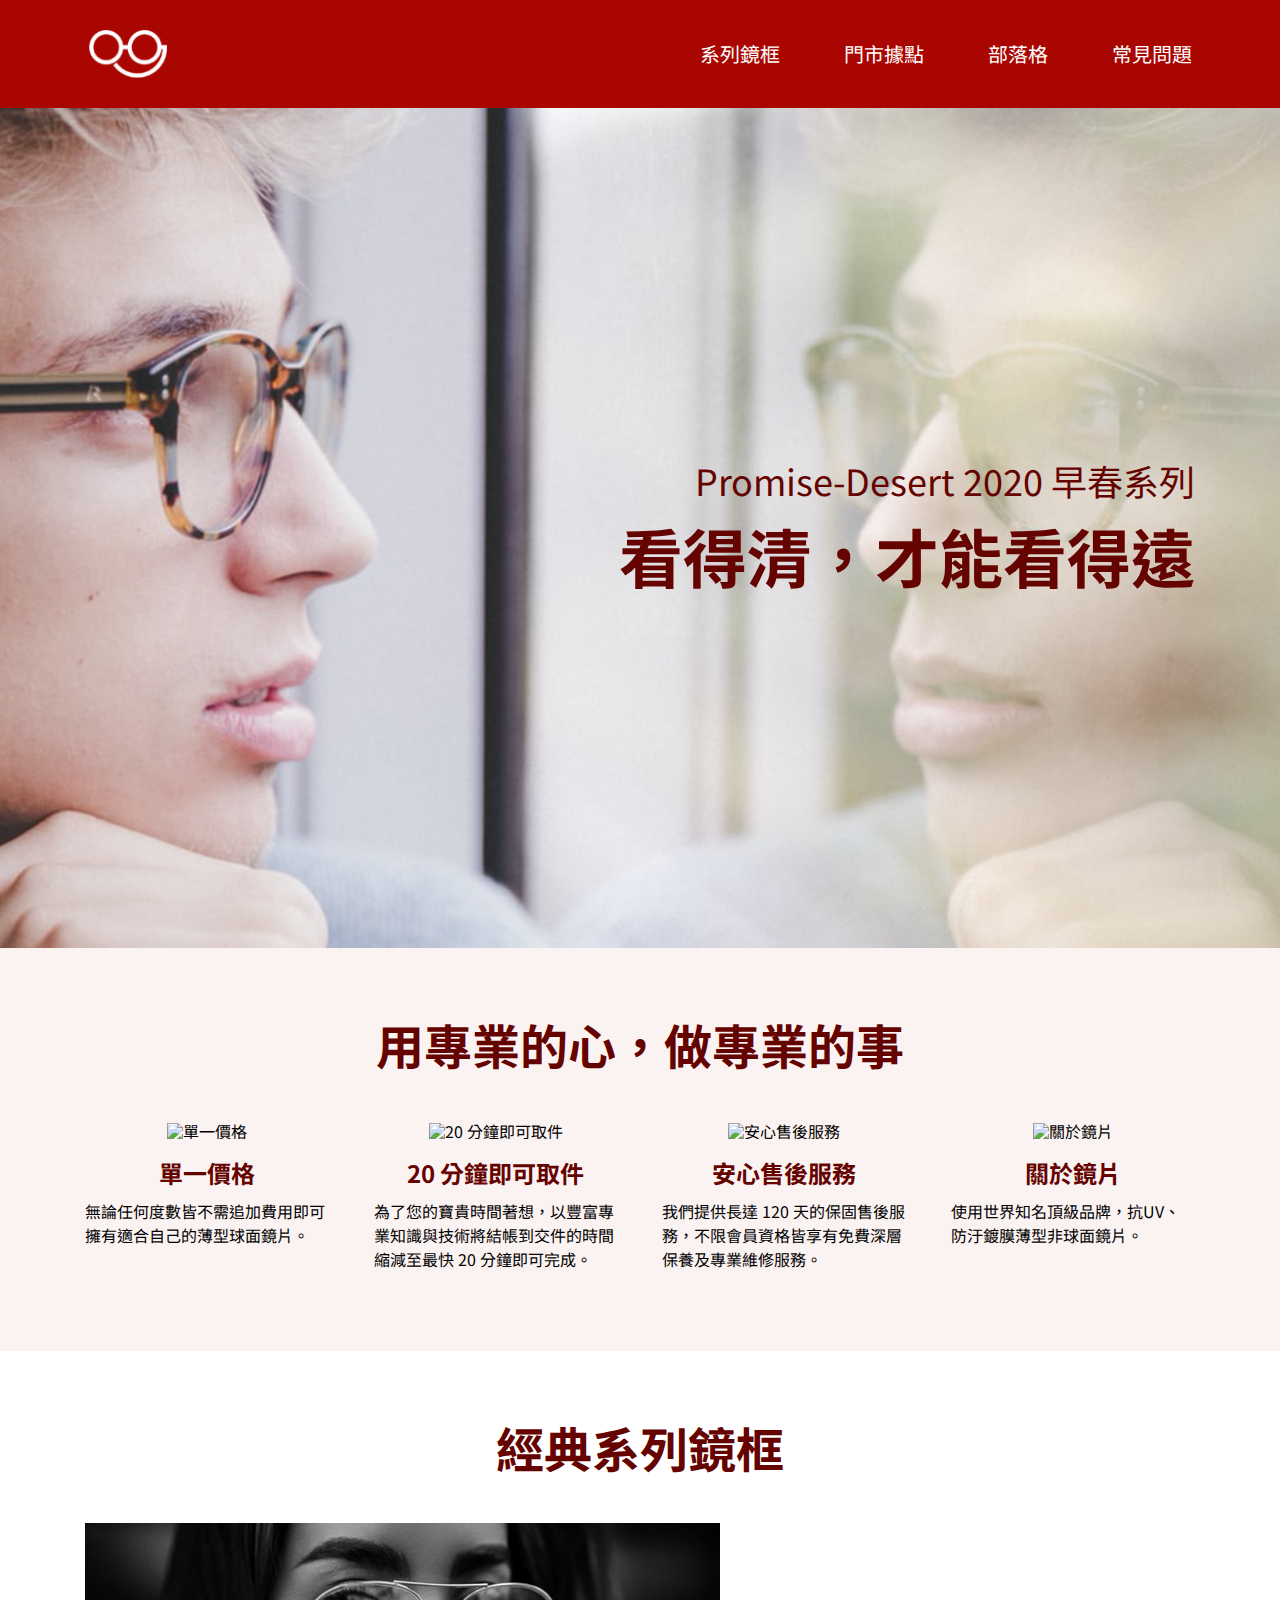
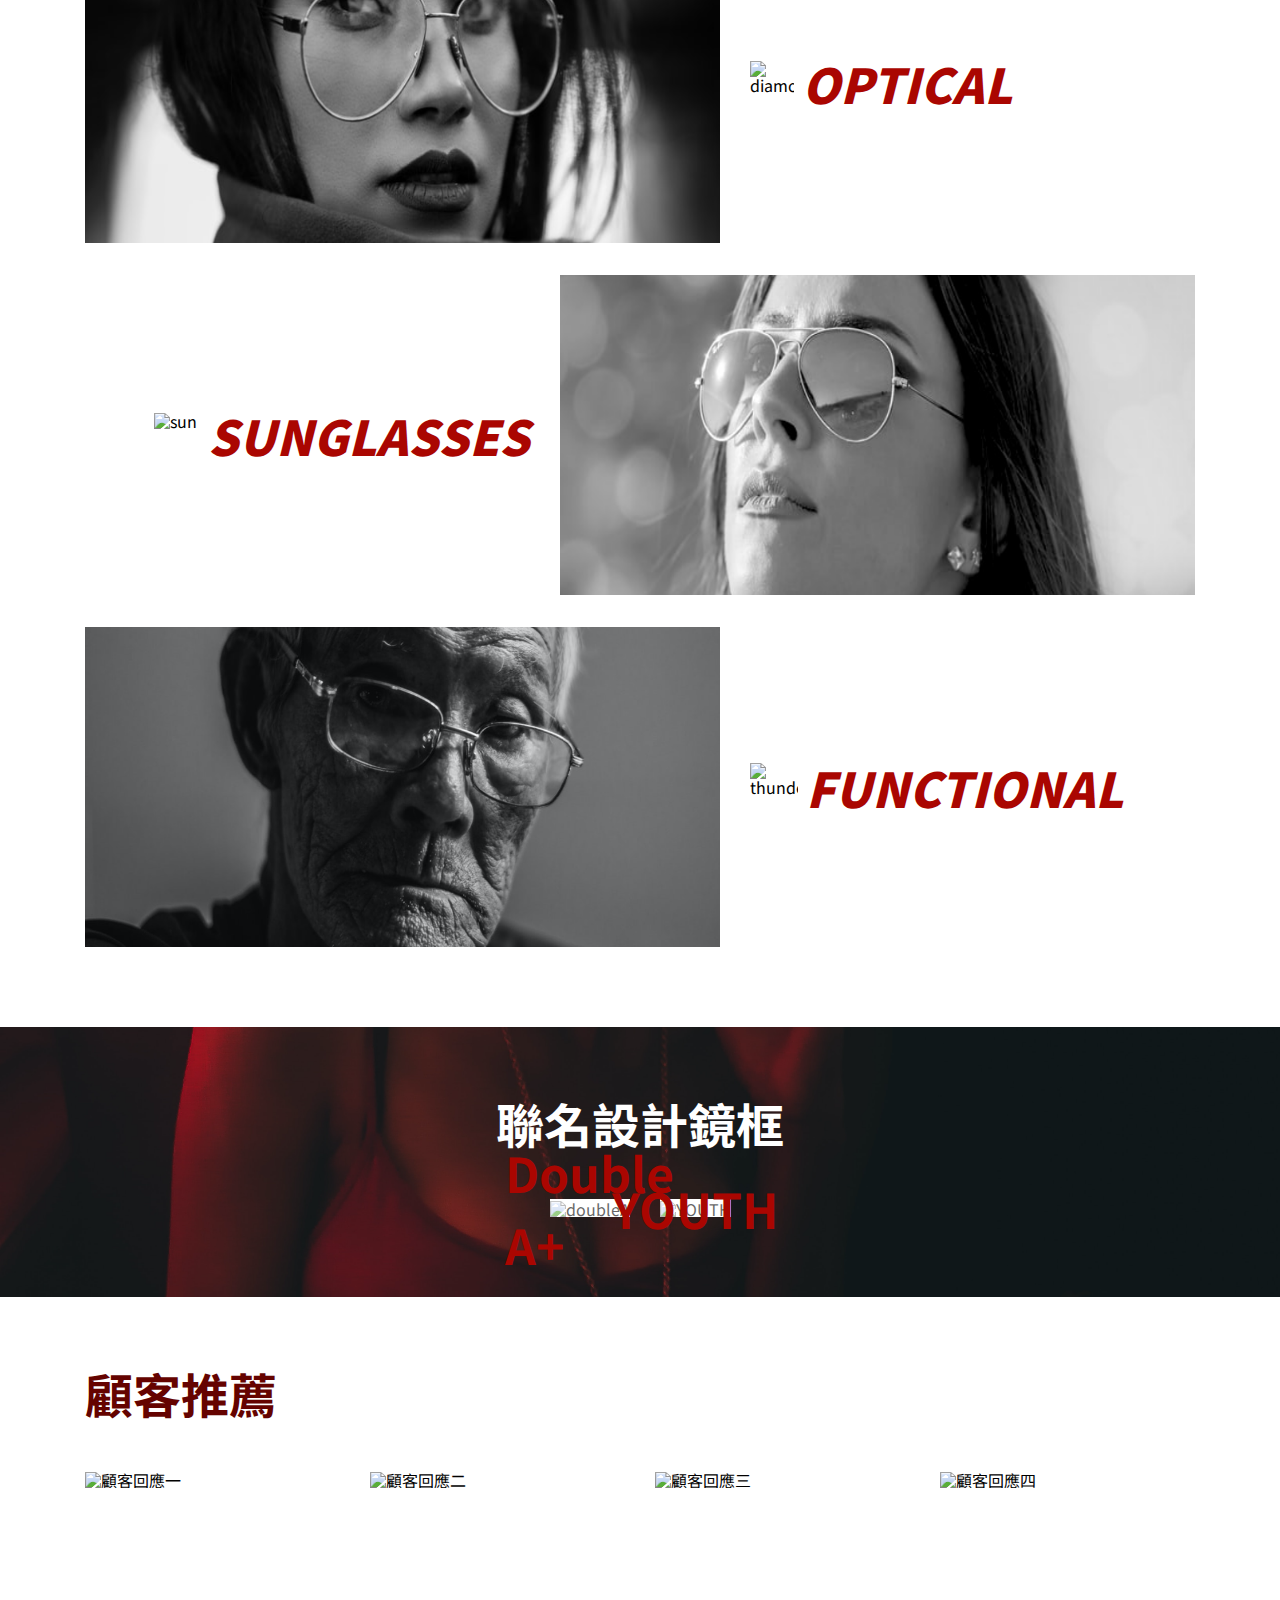
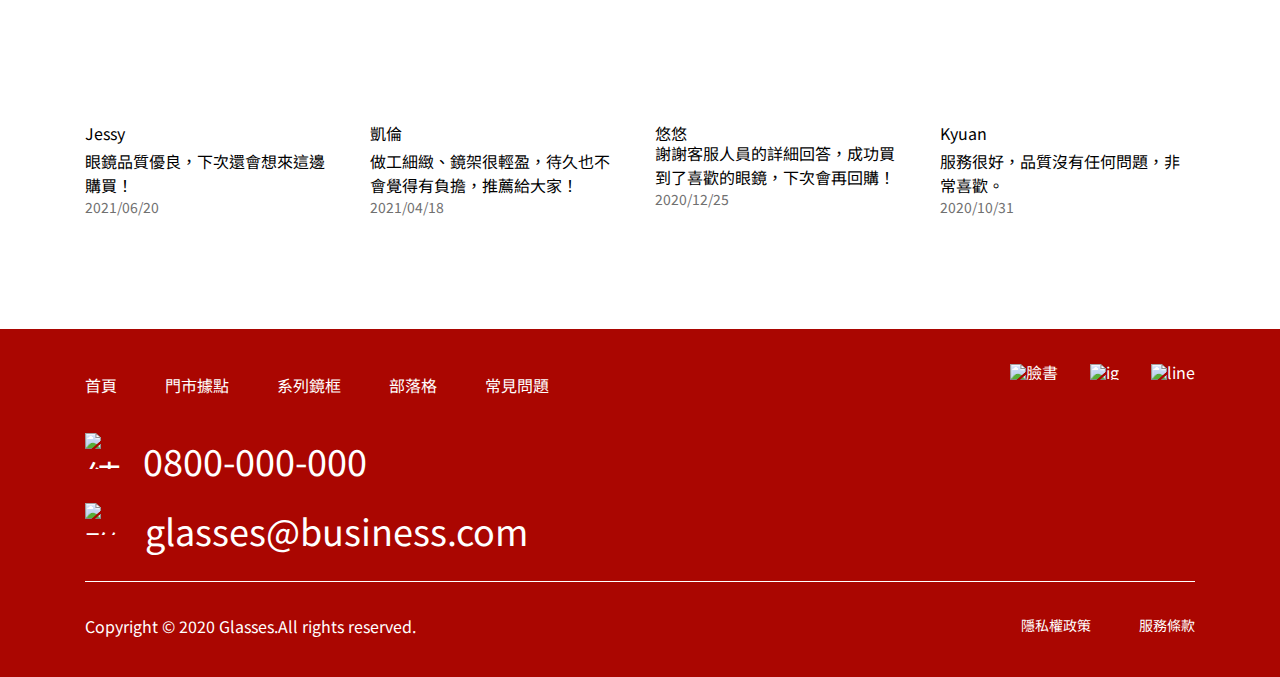
==== commit 4b101a69: "Update 2022-06-11T06:22:13.443Z" ====
--- a/index.html
+++ b/index.html
@@ -133,36 +133,44 @@
         <div class="container">
             <h4 class="customer-rec">顧客推薦</h4>
             <div class="customer-card d-f">
-                <div class="customer-card1">
-                    <img src="https://github.com/hexschool/webLayoutTraining1st/blob/master/week3/rec-1.png?raw=true"
-                        alt="顧客回應一">
+                <div class="customer-card1-all">
+                    <div class="customer-card1">
+                        <img src="https://github.com/hexschool/webLayoutTraining1st/blob/master/week3/rec-1.png?raw=true"
+                            alt="顧客回應一">
+                    </div>
                     <ul class="card-frame">
                         <li class="cclist1">Jessy</li>
                         <li class="cclist2">眼鏡品質優良，下次還會想來這邊購買！</li>
                         <li class="cclist3">2021/06/20</li>
                     </ul>
                 </div>
-                <div class="customer-card2">
-                    <img src="https://github.com/hexschool/webLayoutTraining1st/blob/master/week3/rec-2.png?raw=true"
-                        alt="顧客回應二">
+                <div class="customer-card2-all">
+                    <div class="customer-card2">
+                        <img src="https://github.com/hexschool/webLayoutTraining1st/blob/master/week3/rec-2.png?raw=true"
+                            alt="顧客回應二">
+                    </div>
                     <ul class="card-frame">
                         <li class="cclist1">凱倫</li>
                         <li class="cclist2">做工細緻、鏡架很輕盈，待久也不會覺得有負擔，推薦給大家！</li>
                         <li class="cclist3">2021/04/18</li>
                     </ul>
                 </div>
-                <div class="customer-card3">
-                    <img src="https://github.com/hexschool/webLayoutTraining1st/blob/master/week3/rec-3.png?raw=true"
-                        alt="顧客回應三">
+                <div class="customer-card3-all">
+                    <div class="customer-card3">
+                        <img src="https://github.com/hexschool/webLayoutTraining1st/blob/master/week3/rec-3.png?raw=true"
+                            alt="顧客回應三">
+                    </div>
                     <ul class="card-frame">
                         <li class="cclest1">悠悠</li>
                         <li class="cclist2">謝謝客服人員的詳細回答，成功買到了喜歡的眼鏡，下次會再回購！</li>
                         <li class="cclist3">2020/12/25</li>
                     </ul>
                 </div>
-                <div class="customer-card4">
-                    <img src="https://github.com/hexschool/webLayoutTraining1st/blob/master/week3/rec-4.png?raw=true"
-                        alt="顧客回應四">
+                <div class="customer-card4-all">
+                    <div class="customer-card4">
+                        <img src="https://github.com/hexschool/webLayoutTraining1st/blob/master/week3/rec-4.png?raw=true"
+                            alt="顧客回應四">
+                    </div>
                     <ul class="card-frame">
                         <li class="cclist1">Kyuan</li>
                         <li class="cclist2">服務很好，品質沒有任何問題，非常喜歡。</li>
--- a/assets/style/all.css
+++ b/assets/style/all.css
@@ -1054,6 +1054,8 @@
   width: 255px; }
 
 .customer-card1 img {
+  width: 100%;
+  height: 100%;
   -o-object-fit: cover;
      object-fit: cover; }
 
@@ -1062,6 +1064,8 @@
   width: 255px; }
 
 .customer-card2 img {
+  width: 100%;
+  height: 100%;
   -o-object-fit: cover;
      object-fit: cover; }
 
@@ -1070,6 +1074,8 @@
   width: 255px; }
 
 .customer-card3 img {
+  width: 100%;
+  height: 100%;
   -o-object-fit: cover;
      object-fit: cover; }
 
@@ -1078,6 +1084,8 @@
   width: 255px; }
 
 .customer-card4 img {
+  width: 100%;
+  height: 100%;
   -o-object-fit: cover;
      object-fit: cover; }
 
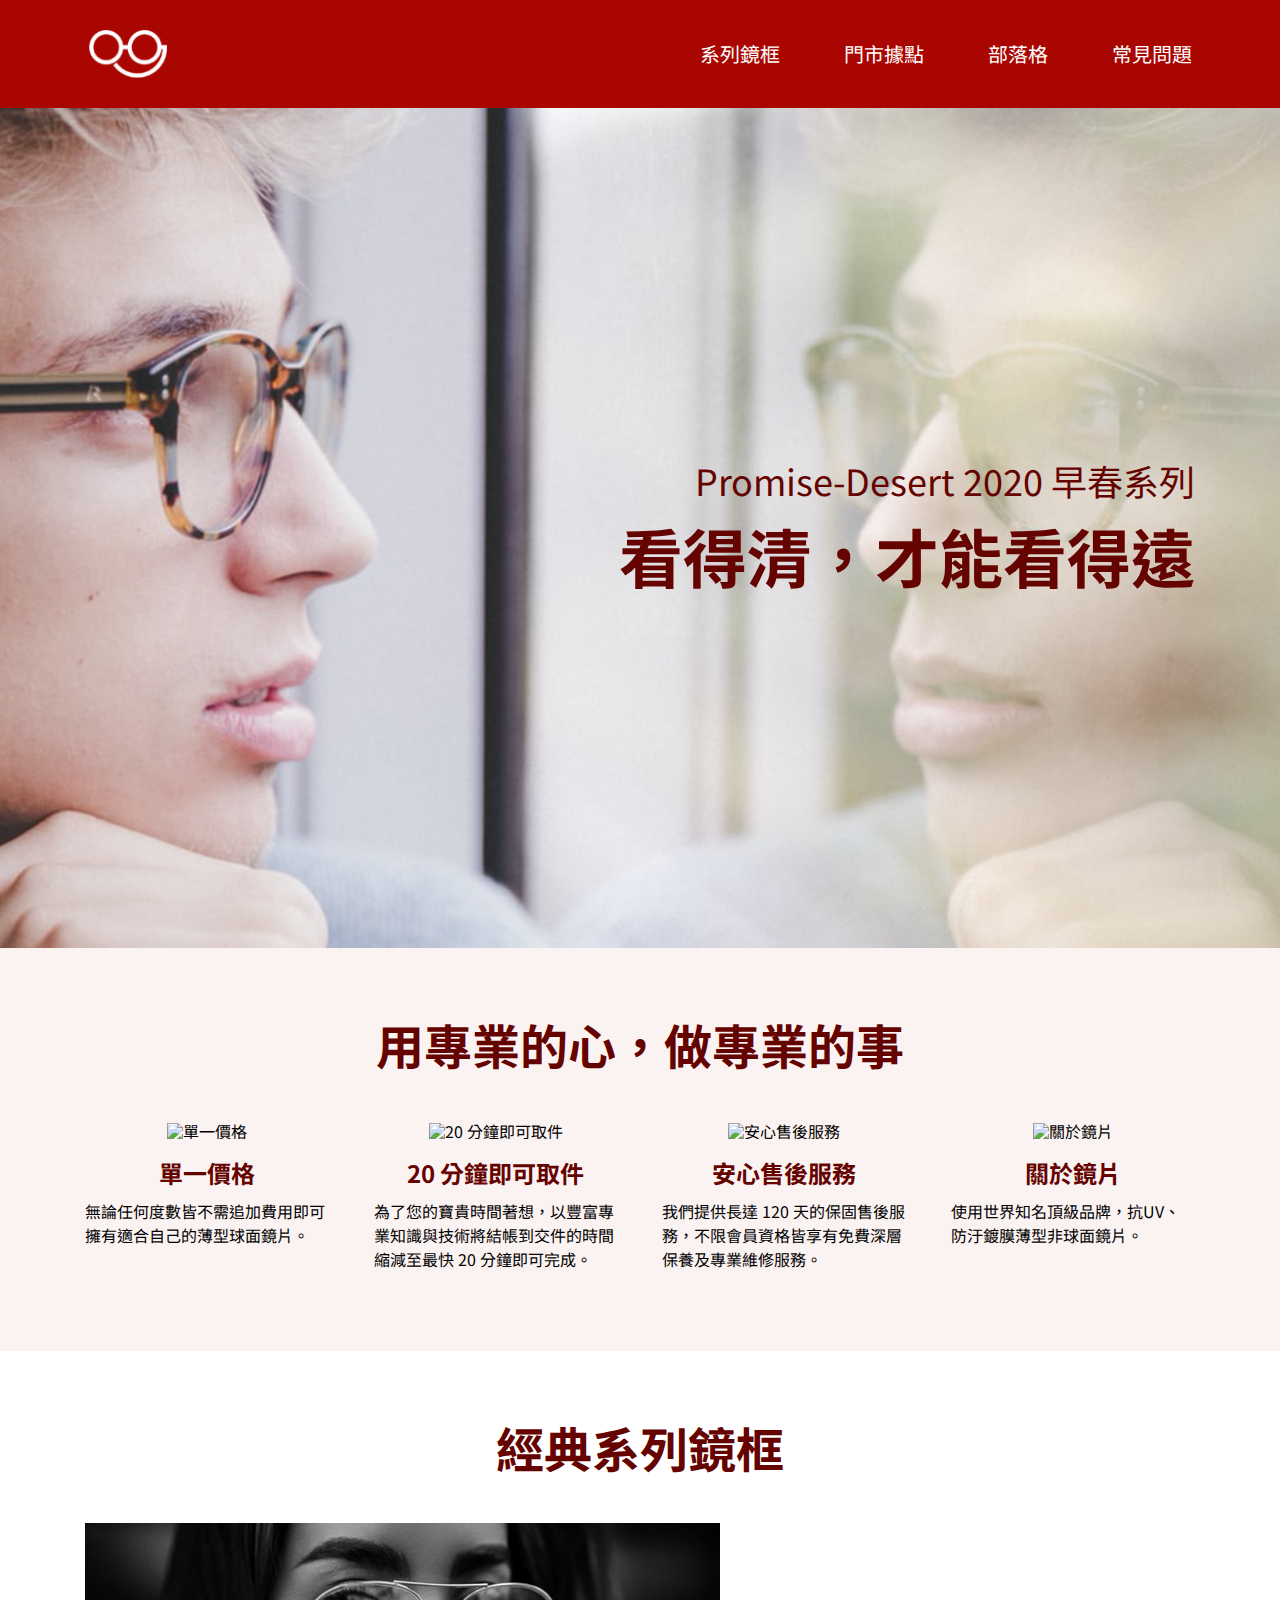
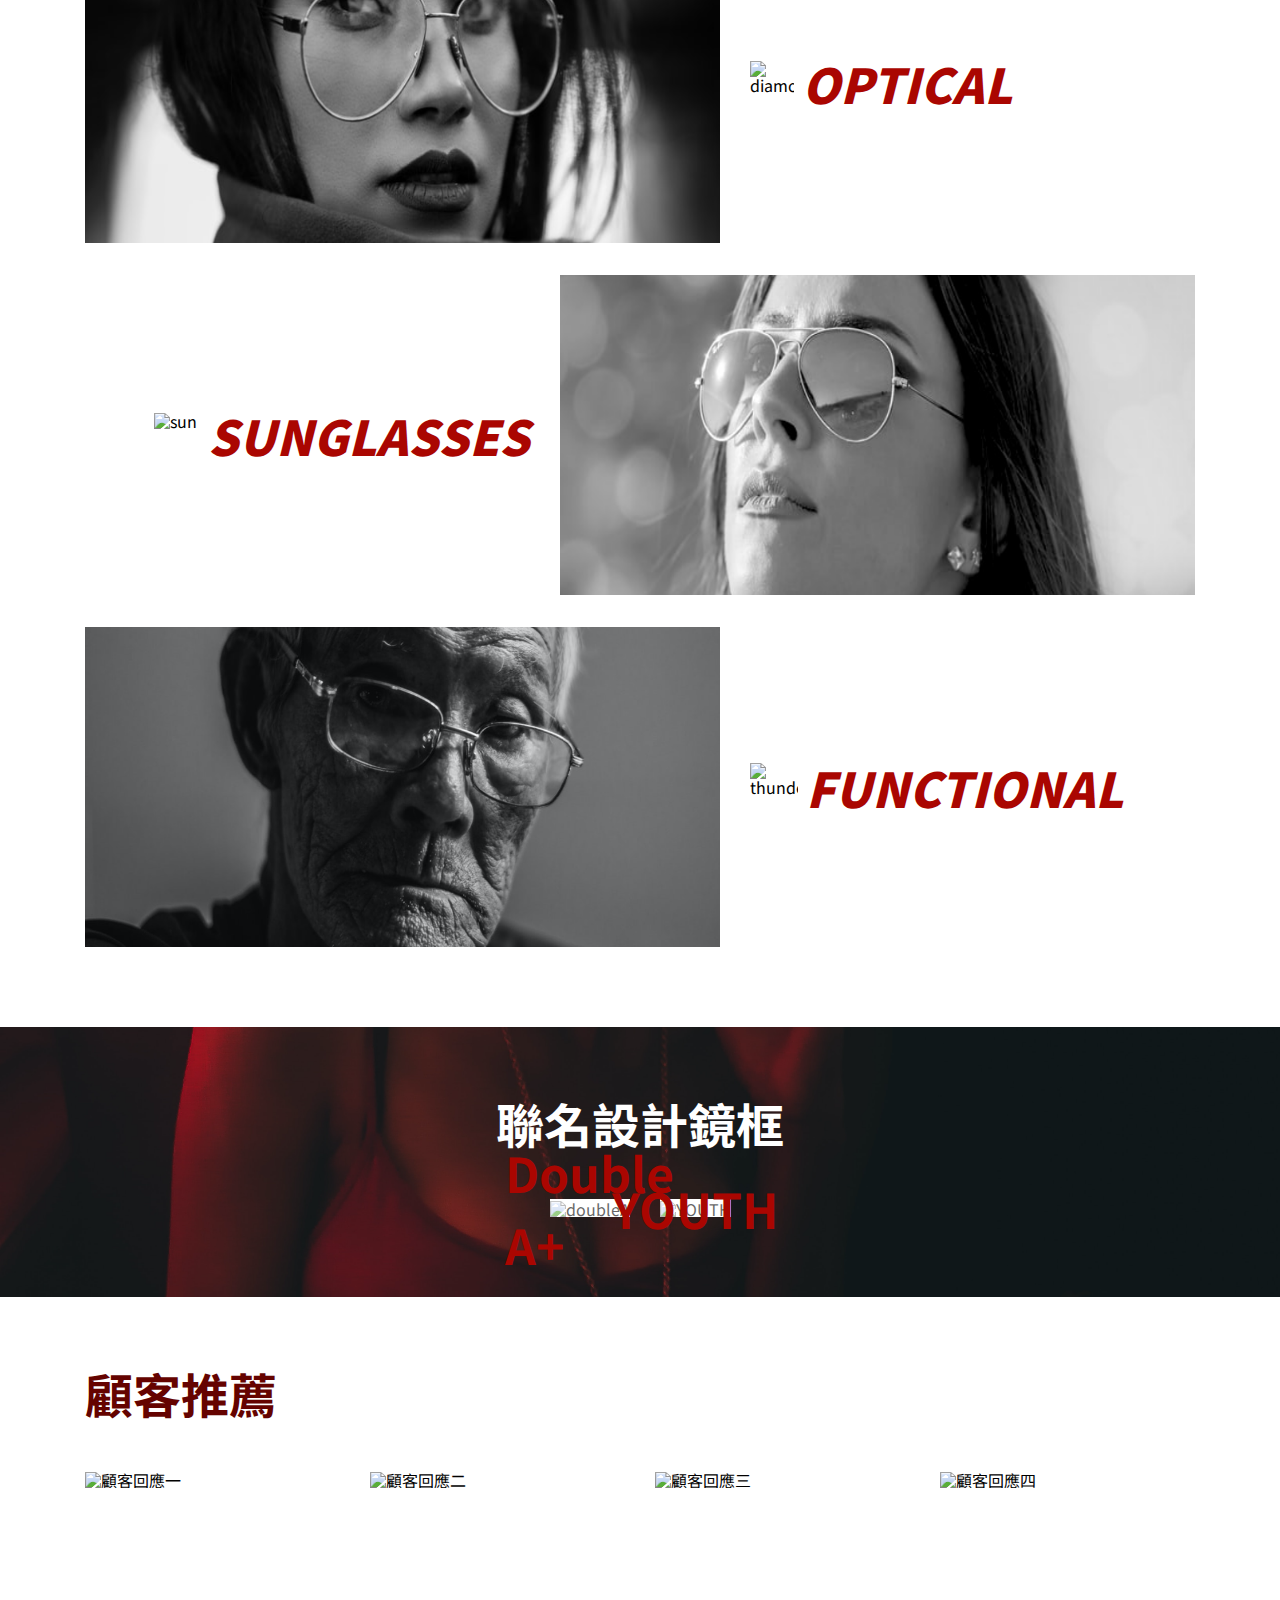
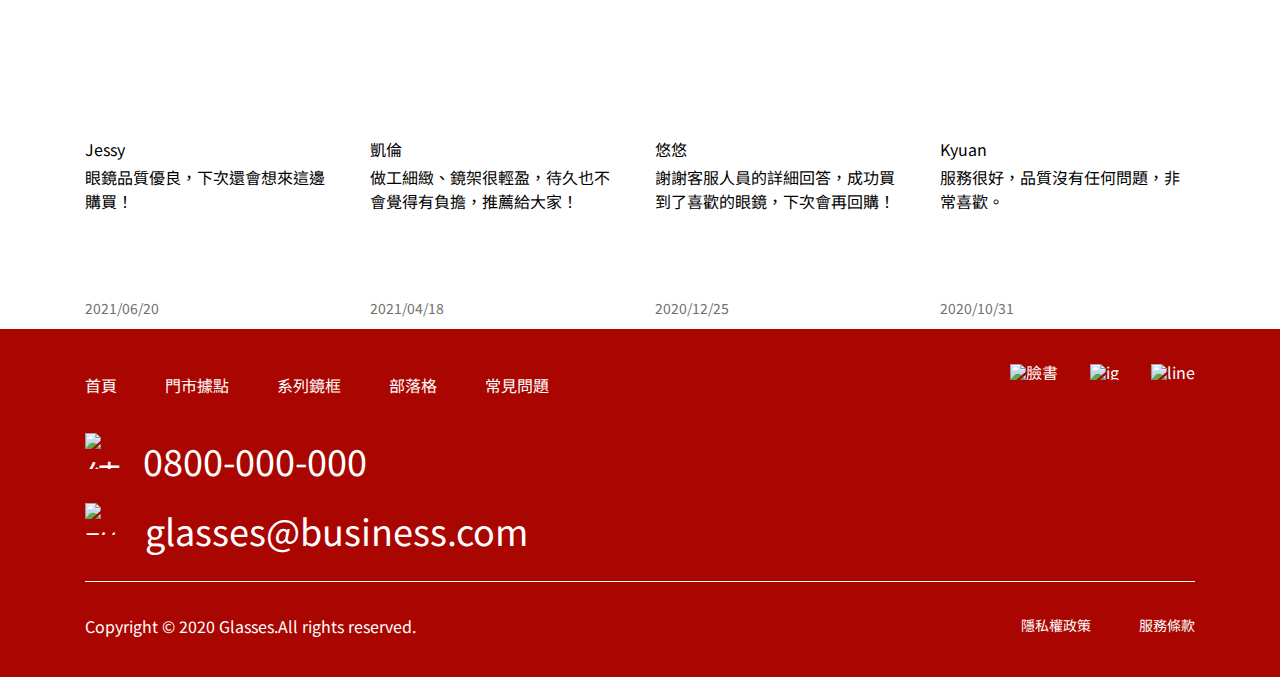
==== commit c61a8b7d: "Update 2022-06-11T06:49:20.891Z" ====
--- a/index.html
+++ b/index.html
@@ -139,8 +139,8 @@
                             alt="顧客回應一">
                     </div>
                     <ul class="card-frame">
-                        <li class="cclist1">Jessy</li>
-                        <li class="cclist2">眼鏡品質優良，下次還會想來這邊購買！</li>
+                        <li class="cclist1 pt16">Jessy</li>
+                        <li class="cclist2 pt8">眼鏡品質優良，下次還會想來這邊購買！</li>
                         <li class="cclist3">2021/06/20</li>
                     </ul>
                 </div>
@@ -150,8 +150,8 @@
                             alt="顧客回應二">
                     </div>
                     <ul class="card-frame">
-                        <li class="cclist1">凱倫</li>
-                        <li class="cclist2">做工細緻、鏡架很輕盈，待久也不會覺得有負擔，推薦給大家！</li>
+                        <li class="cclist1 pt16">凱倫</li>
+                        <li class="cclist2 pt8">做工細緻、鏡架很輕盈，待久也不會覺得有負擔，推薦給大家！</li>
                         <li class="cclist3">2021/04/18</li>
                     </ul>
                 </div>
@@ -161,8 +161,8 @@
                             alt="顧客回應三">
                     </div>
                     <ul class="card-frame">
-                        <li class="cclest1">悠悠</li>
-                        <li class="cclist2">謝謝客服人員的詳細回答，成功買到了喜歡的眼鏡，下次會再回購！</li>
+                        <li class="cclest1 pt16">悠悠</li>
+                        <li class="cclist2 pt8">謝謝客服人員的詳細回答，成功買到了喜歡的眼鏡，下次會再回購！</li>
                         <li class="cclist3">2020/12/25</li>
                     </ul>
                 </div>
@@ -172,8 +172,8 @@
                             alt="顧客回應四">
                     </div>
                     <ul class="card-frame">
-                        <li class="cclist1">Kyuan</li>
-                        <li class="cclist2">服務很好，品質沒有任何問題，非常喜歡。</li>
+                        <li class="cclist1 pt16">Kyuan</li>
+                        <li class="cclist2 pt8">服務很好，品質沒有任何問題，非常喜歡。</li>
                         <li class="cclist3">2020/10/31</li>
                     </ul>
                 </div>
--- a/assets/style/all.css
+++ b/assets/style/all.css
@@ -239,6 +239,12 @@
 .text-left {
   text-align: left; }
 
+.pt16 {
+  padding-top: 16px; }
+
+.pt8 {
+  padding-top: 8px; }
+
 .container {
   max-width: 1140px;
   margin: 0 auto;
@@ -1091,9 +1097,11 @@
 
 .card-frame {
   width: 255px;
-  height: 204px; }
-
-.cclist1 {
-  padding-bottom: 8px; }
+  height: 204px;
+  position: relative; }
+
+.cclist3 {
+  position: absolute;
+  bottom: 10px; }
 
 /*# sourceMappingURL=all.css.map */
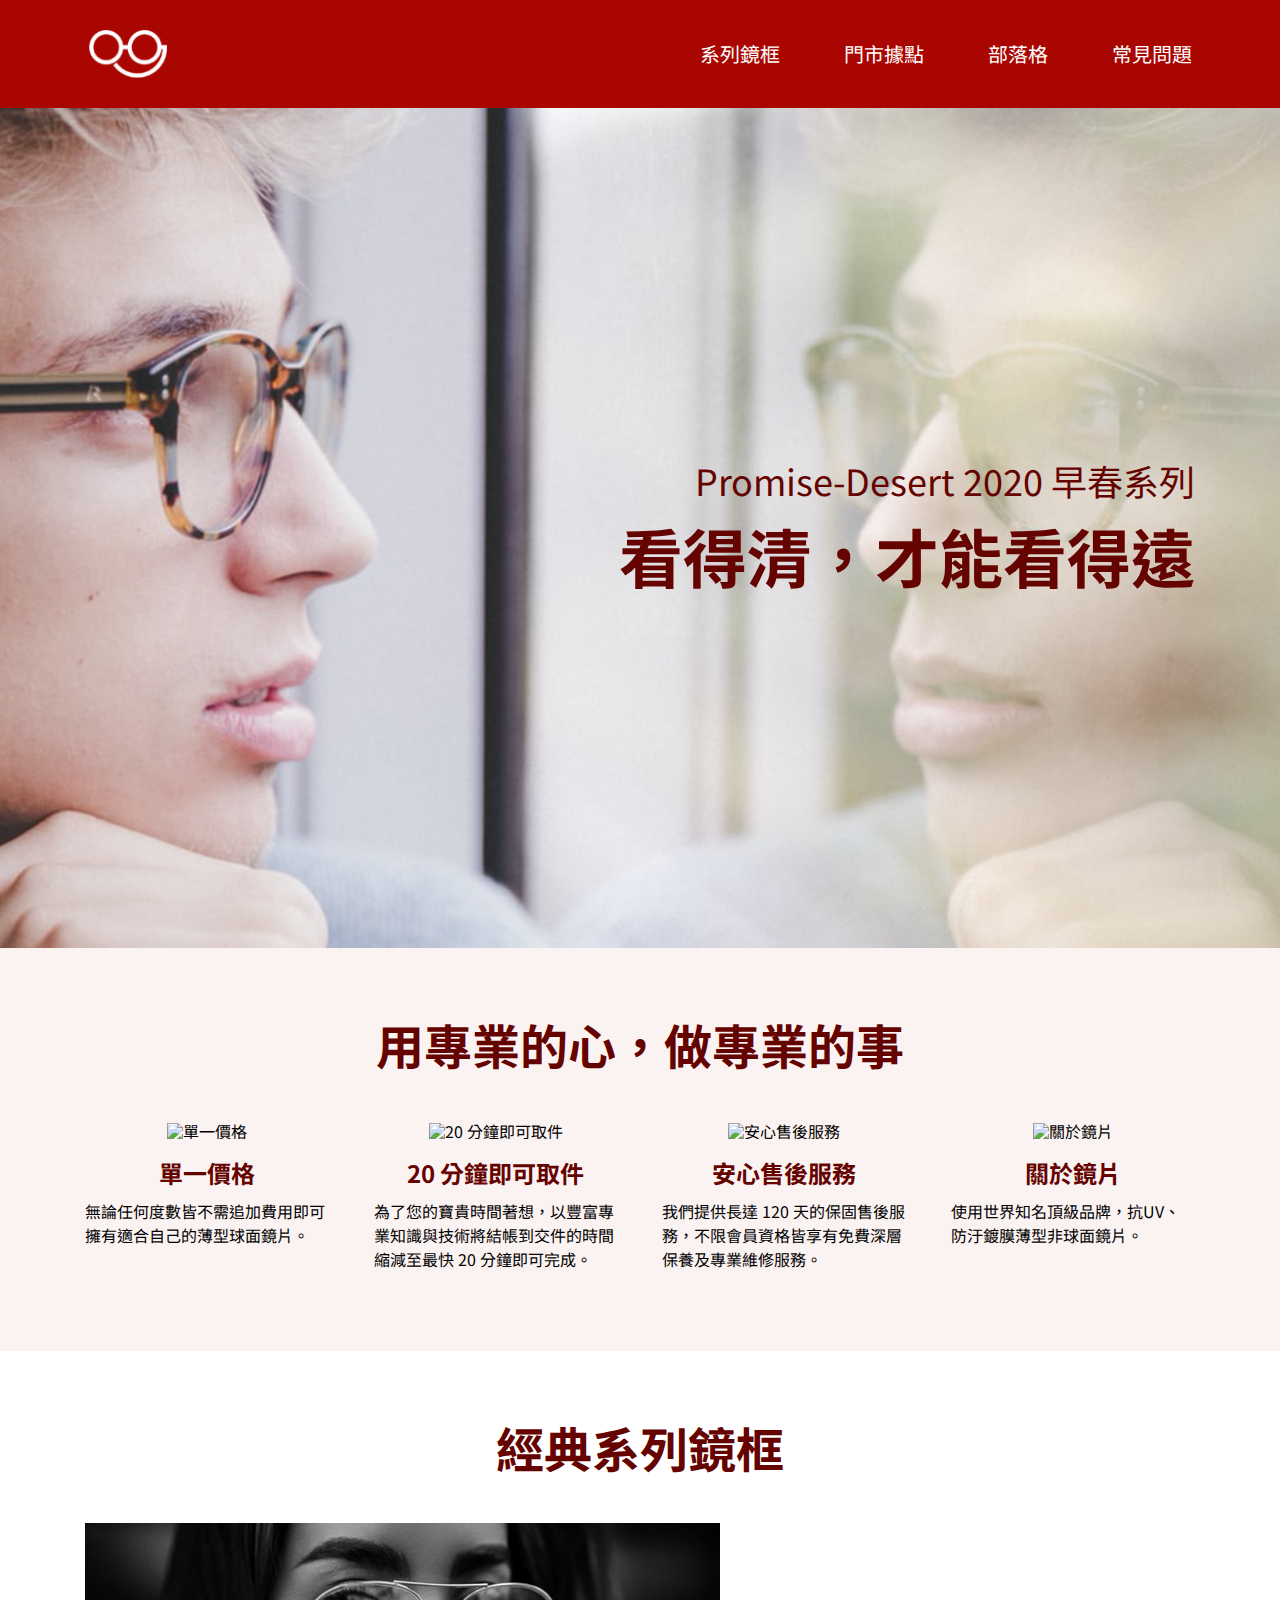
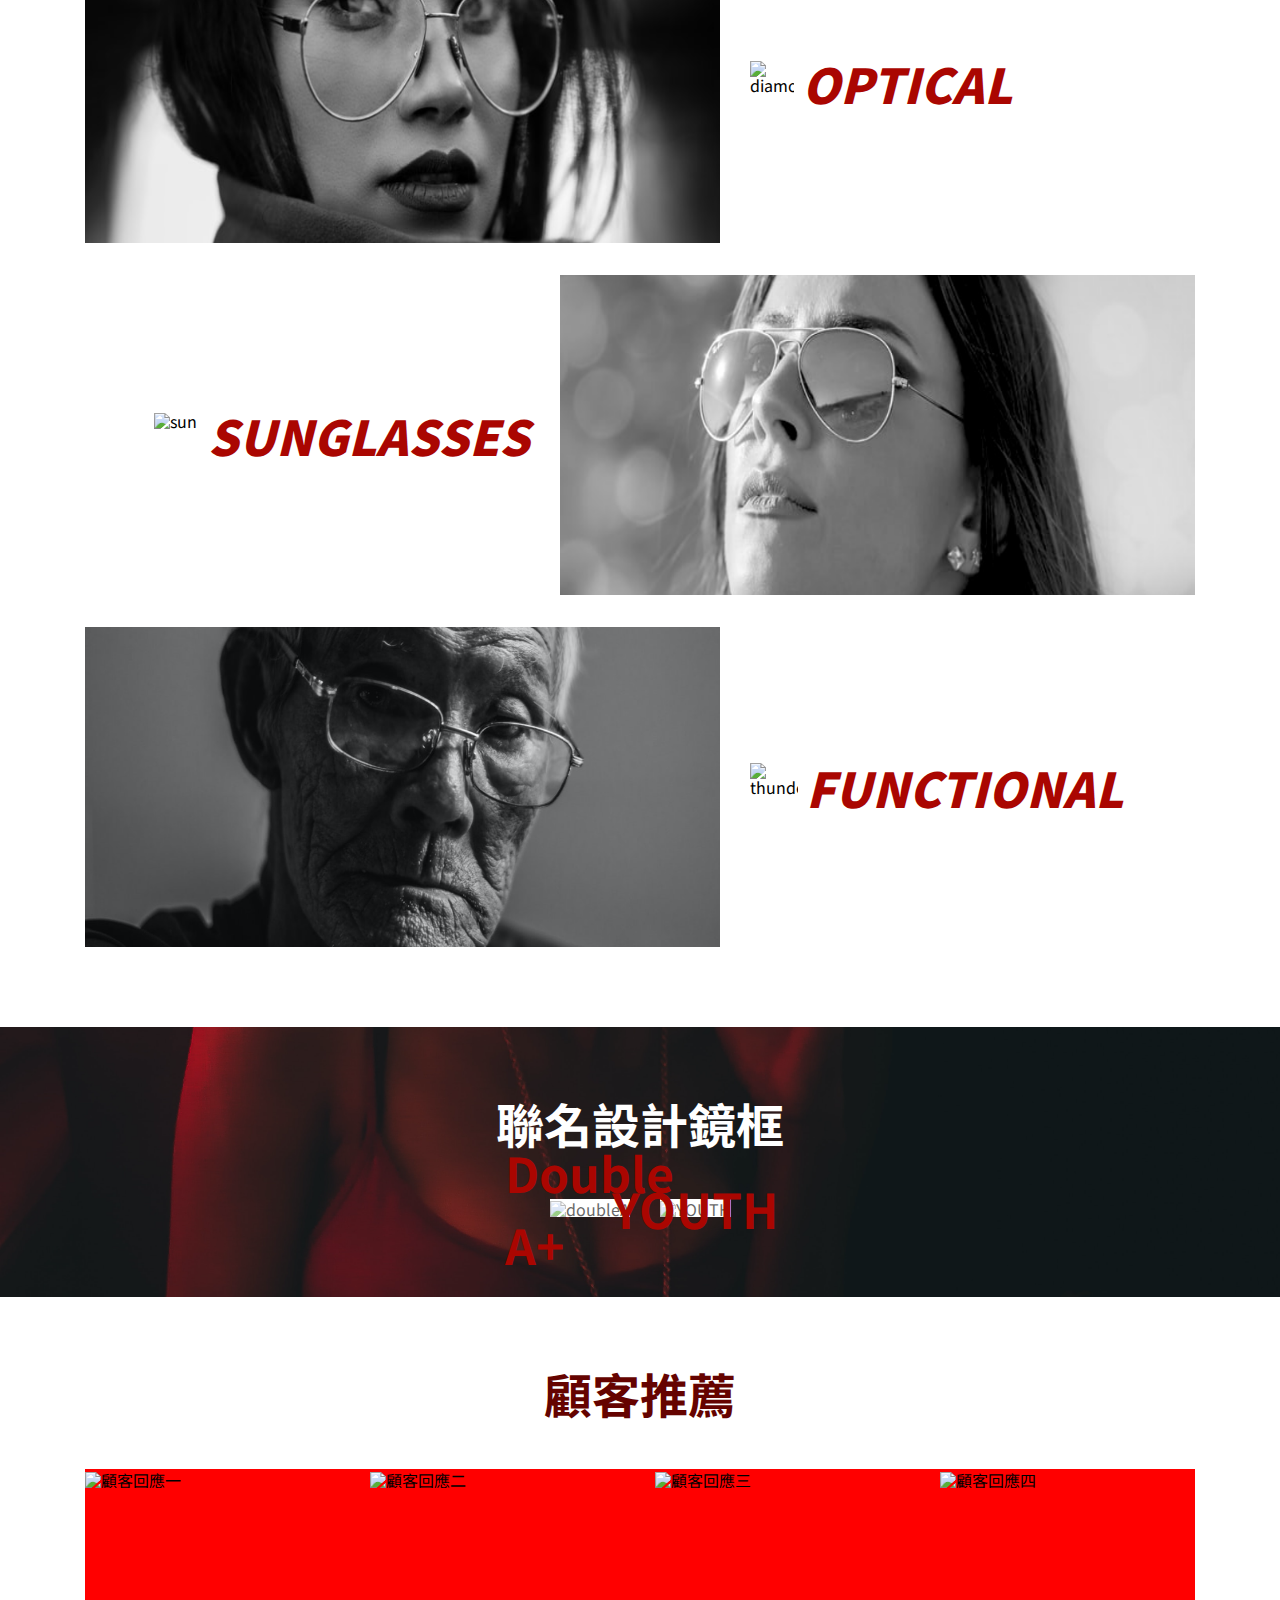
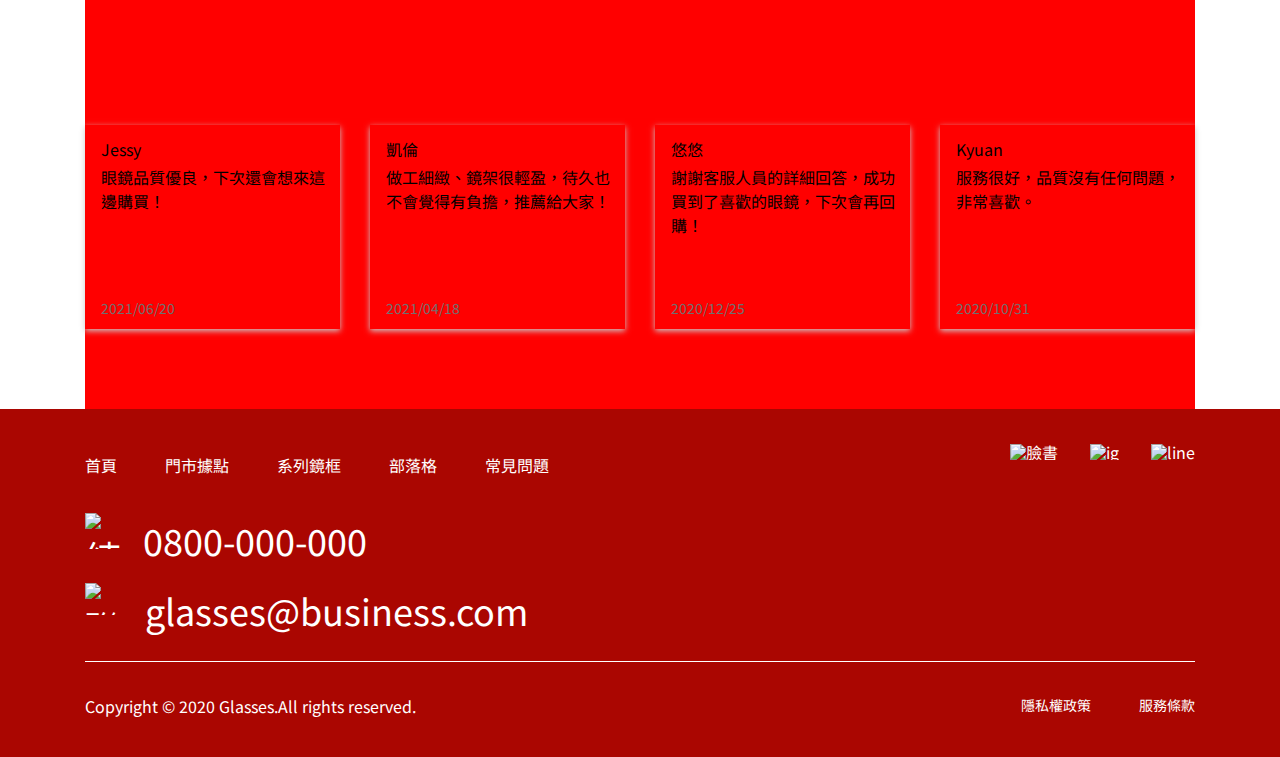
==== commit 007da04b: "Update 2022-06-12T03:20:07.346Z" ====
--- a/index.html
+++ b/index.html
@@ -131,17 +131,17 @@
     </div>
     <div class="customer">
         <div class="container">
-            <h4 class="customer-rec">顧客推薦</h4>
-            <div class="customer-card d-f">
+            <h4 class="customer-rec text-center">顧客推薦</h4>
+            <div class="customer-card pb80 flex-wrap">
                 <div class="customer-card1-all">
                     <div class="customer-card1">
                         <img src="https://github.com/hexschool/webLayoutTraining1st/blob/master/week3/rec-1.png?raw=true"
                             alt="顧客回應一">
                     </div>
-                    <ul class="card-frame">
-                        <li class="cclist1 pt16">Jessy</li>
-                        <li class="cclist2 pt8">眼鏡品質優良，下次還會想來這邊購買！</li>
-                        <li class="cclist3">2021/06/20</li>
+                    <ul class="card-frame box-shadow">
+                        <li class="cclist1 pt16 pl16">Jessy</li>
+                        <li class="cclist2 pt8 pl16">眼鏡品質優良，下次還會想來這邊購買！</li>
+                        <li class="cclist3 pl16">2021/06/20</li>
                     </ul>
                 </div>
                 <div class="customer-card2-all">
@@ -149,10 +149,10 @@
                         <img src="https://github.com/hexschool/webLayoutTraining1st/blob/master/week3/rec-2.png?raw=true"
                             alt="顧客回應二">
                     </div>
-                    <ul class="card-frame">
-                        <li class="cclist1 pt16">凱倫</li>
-                        <li class="cclist2 pt8">做工細緻、鏡架很輕盈，待久也不會覺得有負擔，推薦給大家！</li>
-                        <li class="cclist3">2021/04/18</li>
+                    <ul class="card-frame box-shadow">
+                        <li class="cclist1 pt16 pl16">凱倫</li>
+                        <li class="cclist2 pt8 pl16">做工細緻、鏡架很輕盈，待久也不會覺得有負擔，推薦給大家！</li>
+                        <li class="cclist3 pl16">2021/04/18</li>
                     </ul>
                 </div>
                 <div class="customer-card3-all">
@@ -160,10 +160,10 @@
                         <img src="https://github.com/hexschool/webLayoutTraining1st/blob/master/week3/rec-3.png?raw=true"
                             alt="顧客回應三">
                     </div>
-                    <ul class="card-frame">
-                        <li class="cclest1 pt16">悠悠</li>
-                        <li class="cclist2 pt8">謝謝客服人員的詳細回答，成功買到了喜歡的眼鏡，下次會再回購！</li>
-                        <li class="cclist3">2020/12/25</li>
+                    <ul class="card-frame box-shadow">
+                        <li class="cclest1 pt16 pl16">悠悠</li>
+                        <li class="cclist2 pt8 pl16">謝謝客服人員的詳細回答，成功買到了喜歡的眼鏡，下次會再回購！</li>
+                        <li class="cclist3 pl16">2020/12/25</li>
                     </ul>
                 </div>
                 <div class="customer-card4-all">
@@ -171,10 +171,10 @@
                         <img src="https://github.com/hexschool/webLayoutTraining1st/blob/master/week3/rec-4.png?raw=true"
                             alt="顧客回應四">
                     </div>
-                    <ul class="card-frame">
-                        <li class="cclist1 pt16">Kyuan</li>
-                        <li class="cclist2 pt8">服務很好，品質沒有任何問題，非常喜歡。</li>
-                        <li class="cclist3">2020/10/31</li>
+                    <ul class="card-frame box-shadow">
+                        <li class="cclist1 pt16 pl16">Kyuan</li>
+                        <li class="cclist2 pt8 pl16">服務很好，品質沒有任何問題，非常喜歡。</li>
+                        <li class="cclist3 pl16">2020/10/31</li>
                     </ul>
                 </div>
             </diV>
--- a/assets/style/all.css
+++ b/assets/style/all.css
@@ -245,6 +245,16 @@
 .pt8 {
   padding-top: 8px; }
 
+.pl16 {
+  padding-left: 16px; }
+
+.pb80 {
+  padding-bottom: 80px; }
+
+.box-shadow {
+  -webkit-box-shadow: 0px 2px 6px #cbcbcb;
+          box-shadow: 0px 2px 6px #cbcbcb; }
+
 .container {
   max-width: 1140px;
   margin: 0 auto;
@@ -252,11 +262,13 @@
 
 @media (max-width: 768px) {
   .container {
-    max-width: 720px; } }
+    max-width: 720px;
+    padding: 0 15px; } }
 
 @media (max-width: 375px) {
   .container {
-    max-width: 345px; } }
+    max-width: 345px;
+    padding: 0 15px; } }
 
 *,
 *:before,
@@ -1053,11 +1065,36 @@
 .customer-card {
   -webkit-column-gap: 30px;
      -moz-column-gap: 30px;
-          column-gap: 30px; }
+          column-gap: 30px;
+  background-color: red; }
+
+@media (max-width: 992px) {
+  .customer-card {
+    padding-bottom: 56px; } }
+
+@media (max-width: 1139px) {
+  .customer-card1-all {
+    width: 48%; } }
+
+@media (max-width: 1139px) {
+  .customer-card2-all {
+    width: 48%; } }
+
+@media (max-width: 1139px) {
+  .customer-card3-all {
+    width: 48%; } }
+
+@media (max-width: 1139px) {
+  .customer-card4-all {
+    width: 48%; } }
 
 .customer-card1 {
   height: 256px;
   width: 255px; }
+
+@media (max-width: 1139px) {
+  .customer-card1 {
+    width: 100%; } }
 
 .customer-card1 img {
   width: 100%;
@@ -1069,6 +1106,10 @@
   height: 256px;
   width: 255px; }
 
+@media (max-width: 1139px) {
+  .customer-card2 {
+    width: 100%; } }
+
 .customer-card2 img {
   width: 100%;
   height: 100%;
@@ -1079,6 +1120,10 @@
   height: 256px;
   width: 255px; }
 
+@media (max-width: 1139px) {
+  .customer-card3 {
+    width: 100%; } }
+
 .customer-card3 img {
   width: 100%;
   height: 100%;
@@ -1089,6 +1134,10 @@
   height: 256px;
   width: 255px; }
 
+@media (max-width: 1139px) {
+  .customer-card4 {
+    width: 100%; } }
+
 .customer-card4 img {
   width: 100%;
   height: 100%;
@@ -1100,6 +1149,10 @@
   height: 204px;
   position: relative; }
 
+@media (max-width: 1139px) {
+  .card-frame {
+    width: 100%; } }
+
 .cclist3 {
   position: absolute;
   bottom: 10px; }
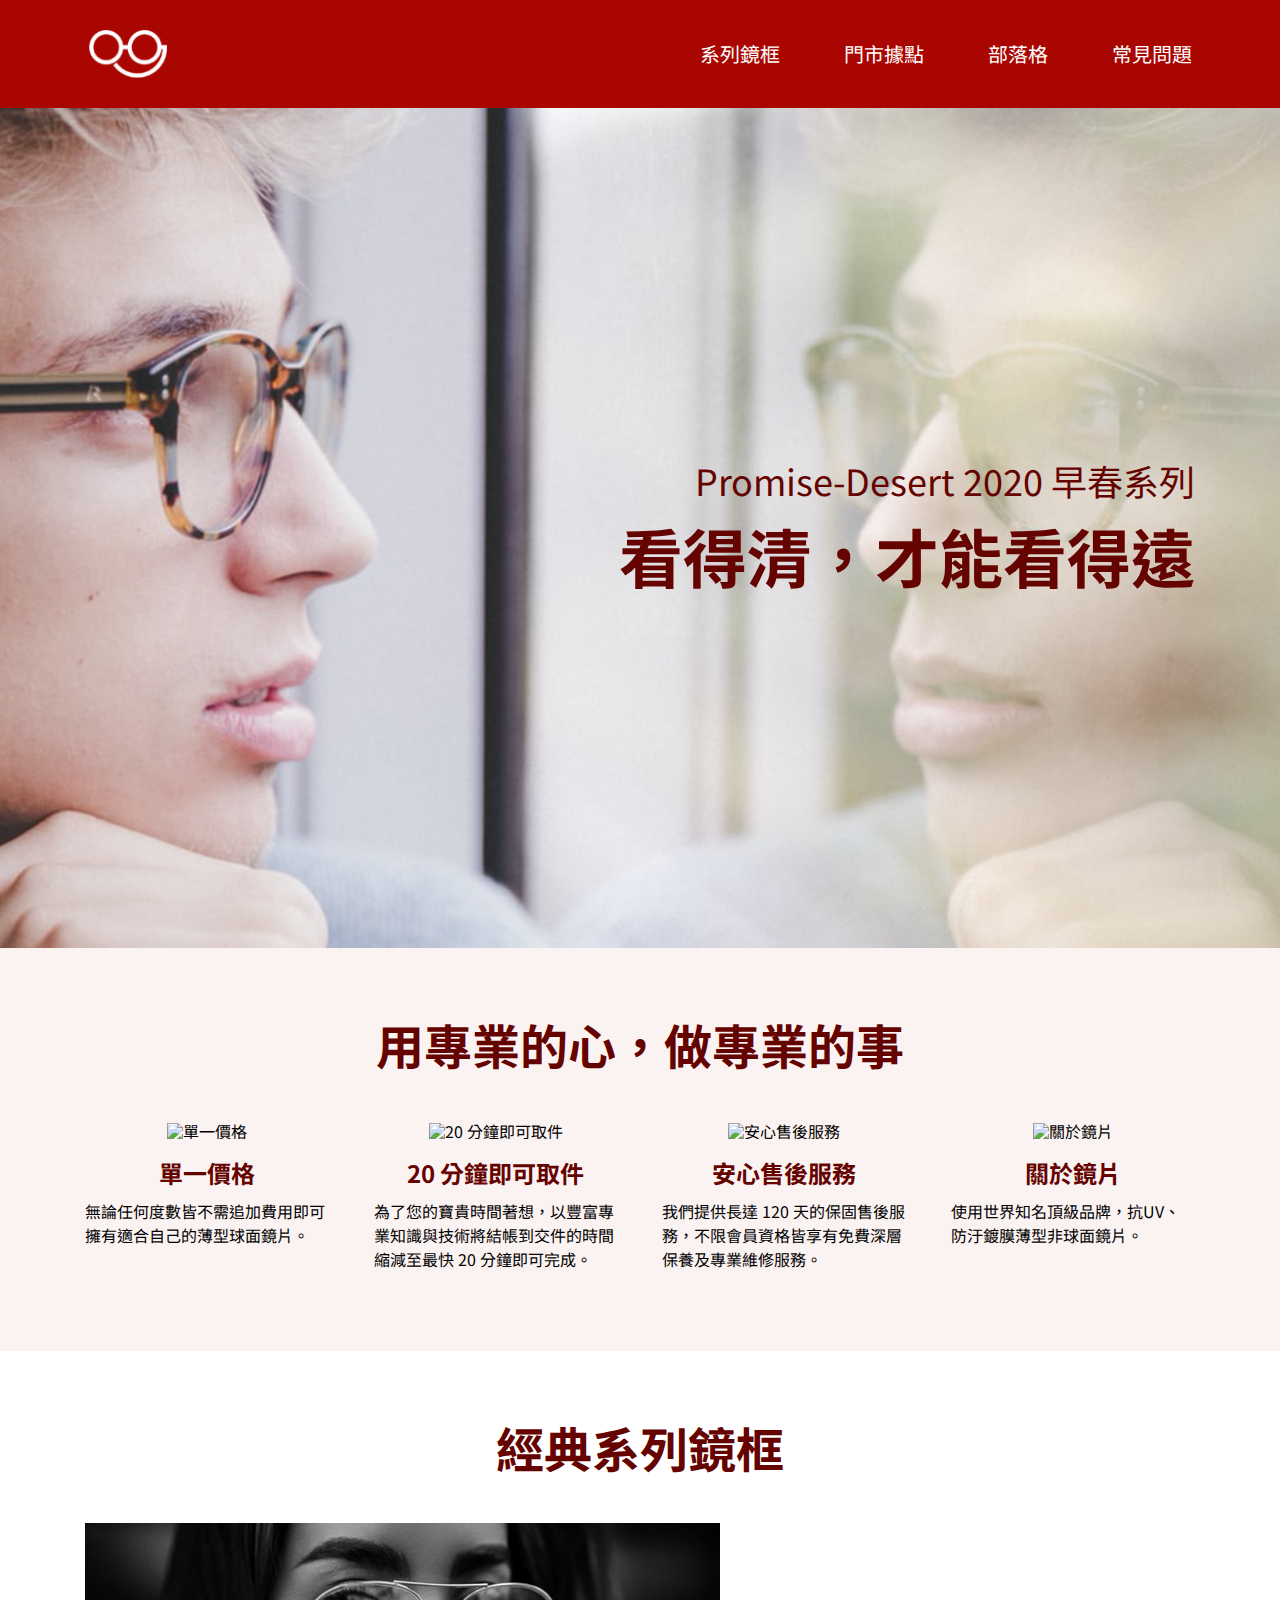
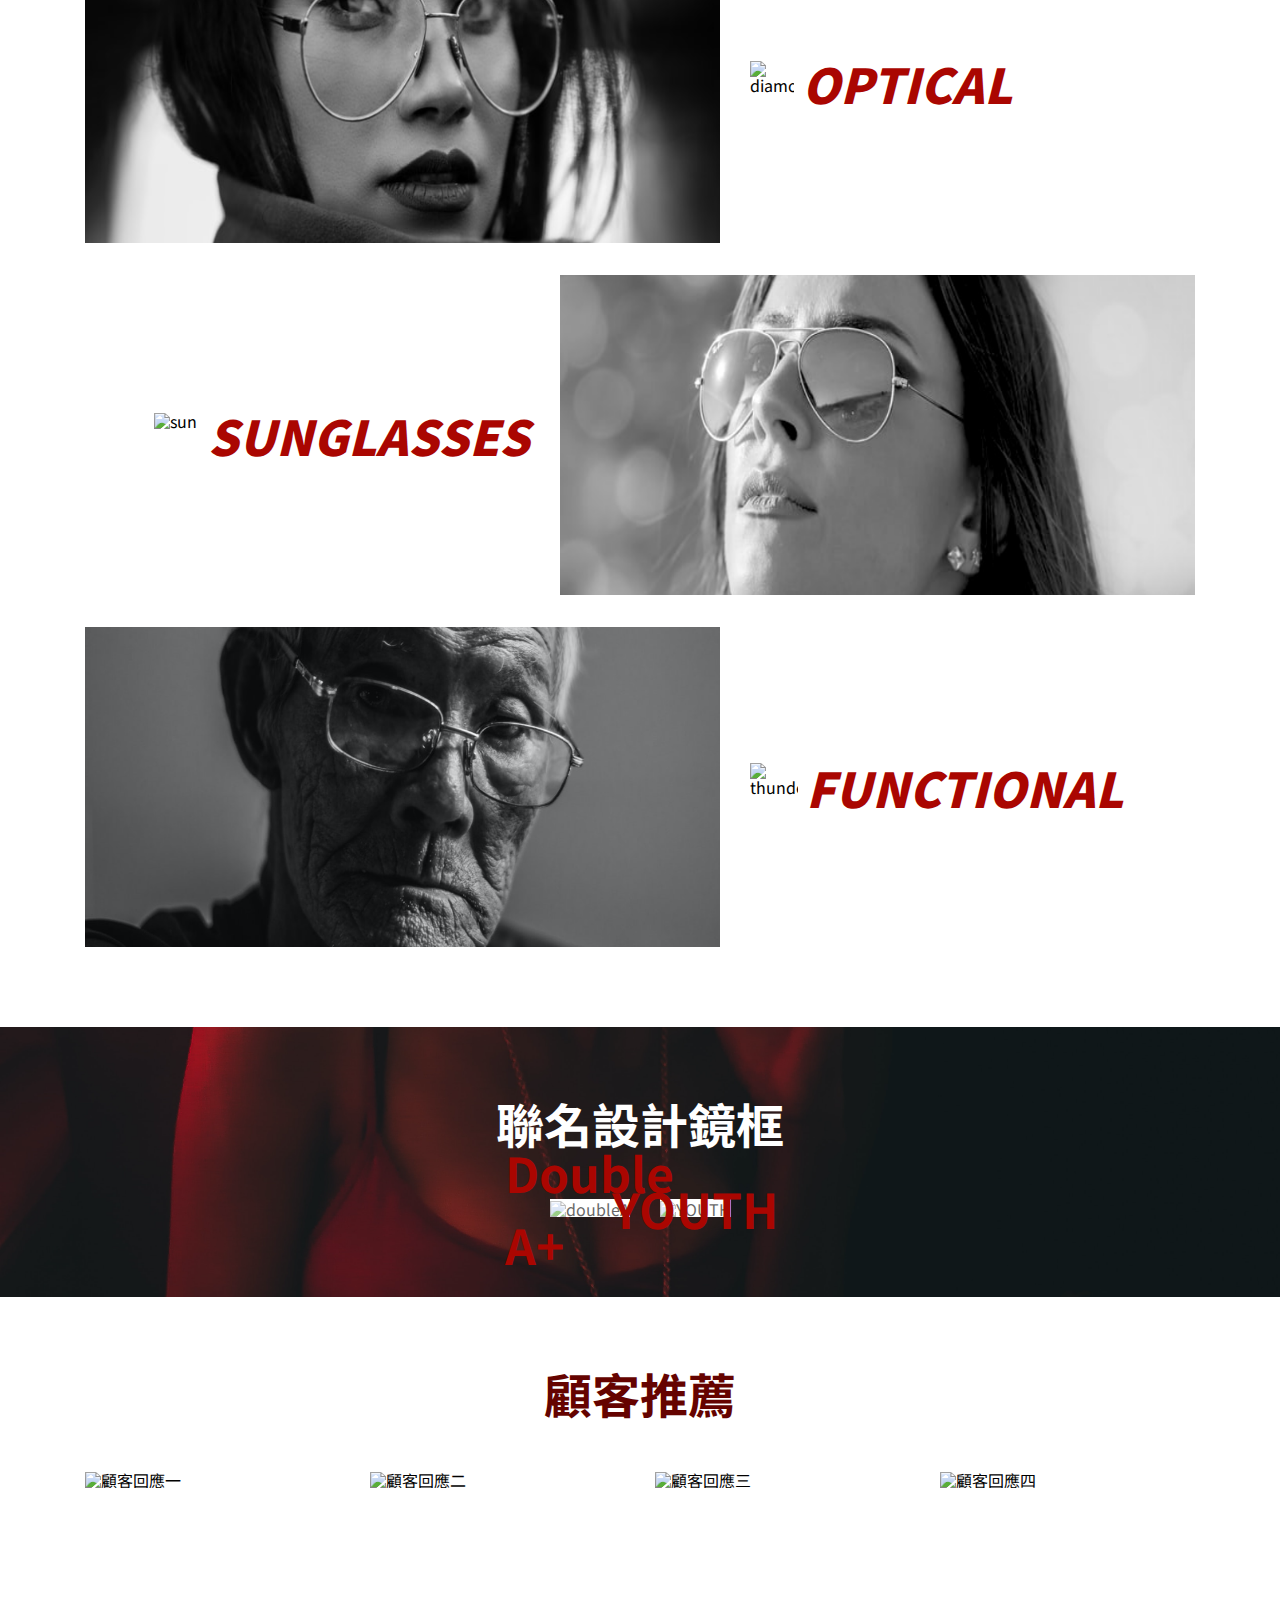
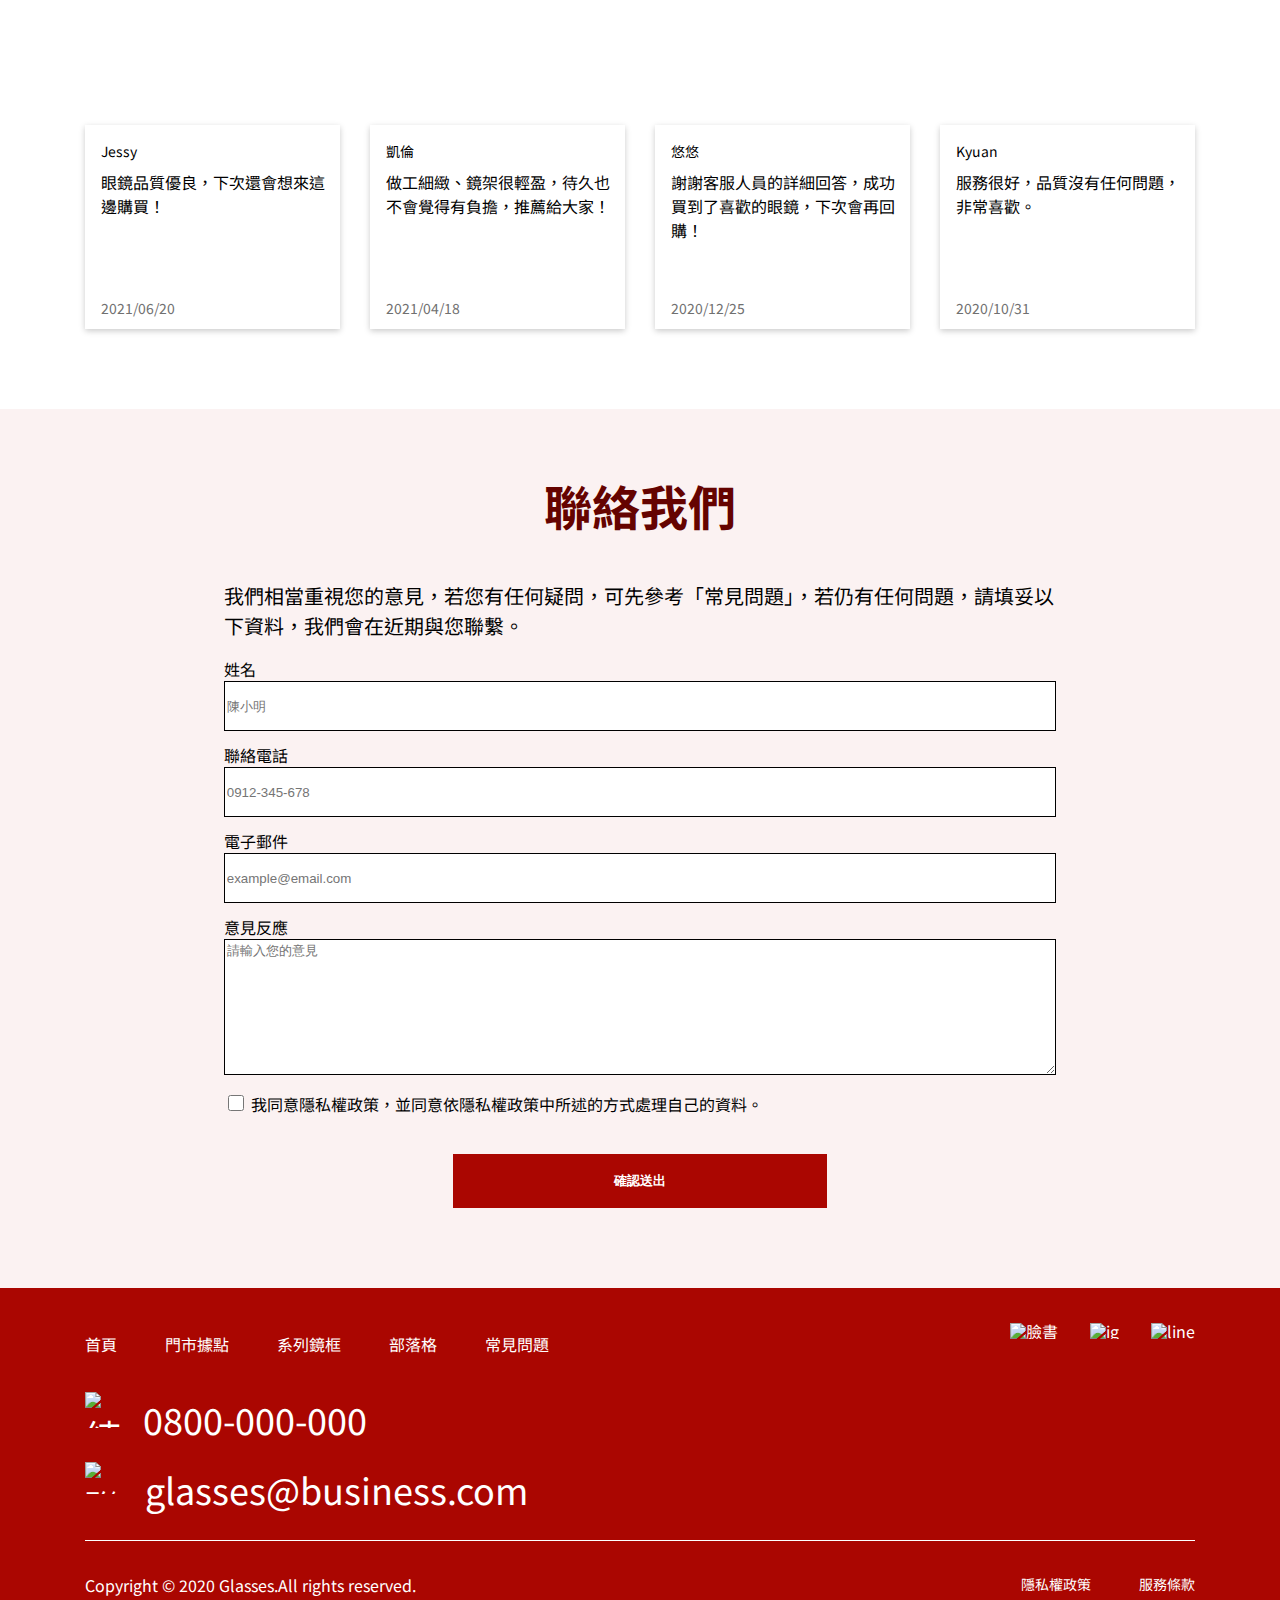
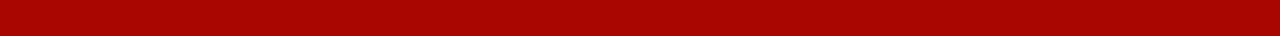
==== commit f41c2c4b: "Update 2022-06-13T00:34:23.723Z" ====
--- a/index.html
+++ b/index.html
@@ -161,7 +161,7 @@
                             alt="顧客回應三">
                     </div>
                     <ul class="card-frame box-shadow">
-                        <li class="cclest1 pt16 pl16">悠悠</li>
+                        <li class="cclist1 pt16 pl16">悠悠</li>
                         <li class="cclist2 pt8 pl16">謝謝客服人員的詳細回答，成功買到了喜歡的眼鏡，下次會再回購！</li>
                         <li class="cclist3 pl16">2020/12/25</li>
                     </ul>
@@ -181,7 +181,43 @@
         </div>
     </div>
 
-
+    <div class="contact">
+        <div class="container">
+            <h4 class="text-center">聯絡我們</h4>
+            <div class="contact-content pb80">
+                <p class="contact-text pb20">我們相當重視您的意見，若您有任何疑問，可先參考「常見問題」，若仍有任何問題，請填妥以下資料，我們會在近期與您聯繫。</p>
+                <form action="">
+                    <div class="form-group pb16">
+                        <label for="user">姓名</label>
+                        <p class="pt4"><input type="text" class="user-text" name="user" id="user" placeholder="陳小明"></p>
+                    </div>
+                    <div class="form-group pb16">
+                        <label for="telephone">聯絡電話</label>
+                        <p class="pt4"><input type="text" class="tele-text" name="number" id="name"
+                                placeholder="0912-345-678"></p>
+                    </div>
+                    <div class="form-group pb16">
+                        <label for="email">電子郵件</label>
+                        <p class="pt4"><input type="text" class="email-text" name="email" id="email"
+                                placeholder="example@email.com"></p>
+                    </div>
+                    <div class="form-group pb16">
+                        <label for="feedback">意見反應</label>
+                        <p class="pt4"> <textarea name="feedback" class="feedback" id="feedback"
+                                placeholder="請輸入您的意見"></textarea>
+                        </p>
+                    </div>
+                    <div class="form-check pb40">
+                        <input type="checkbox" class="checkbox " name="check" value="" id="agree">
+                        <label for="agree">我同意隱私權政策，並同意依隱私權政策中所述的方式處理自己的資料。</label>
+                    </div>
+                    <div class="bitton-wrap text-center ">
+                        <input type="submit" class="button" value="確認送出">
+                    </div>
+                </form>
+            </div>
+        </div>
+    </div>
 
 
 
--- a/assets/style/all.css
+++ b/assets/style/all.css
@@ -239,6 +239,12 @@
 .text-left {
   text-align: left; }
 
+.verticle-middle {
+  vertical-align: middle; }
+
+.pt4 {
+  padding-top: 4px; }
+
 .pt16 {
   padding-top: 16px; }
 
@@ -247,6 +253,15 @@
 
 .pl16 {
   padding-left: 16px; }
+
+.pb16 {
+  padding-bottom: 16px; }
+
+.pb20 {
+  padding-bottom: 20px; }
+
+.pb40 {
+  padding-bottom: 40px; }
 
 .pb80 {
   padding-bottom: 80px; }
@@ -804,18 +819,34 @@
     font-size: 32px;
     line-height: 1.28; } }
 
-cd .cclist1 {
+.cclist1 {
   font-size: 14px;
   line-height: 1.5; }
+
+@media (max-width: 767px) {
+  .cclist1 {
+    padding-left: 24px; } }
 
 .cclist2 {
   font-size: 16px;
   line-height: 1.5; }
+
+@media (max-width: 767px) {
+  .cclist2 {
+    padding-left: 24px; } }
 
 .cclist3 {
   font-size: 14px;
   line-height: 1.5;
   color: #707070; }
+
+@media (max-width: 767px) {
+  .cclist3 {
+    padding-left: 24px; } }
+
+.contact-text {
+  font-size: 20px;
+  line-height: 1.5; }
 
 .specialty p {
   font-size: 16px;
@@ -1065,28 +1096,52 @@
 .customer-card {
   -webkit-column-gap: 30px;
      -moz-column-gap: 30px;
-          column-gap: 30px;
-  background-color: red; }
-
-@media (max-width: 992px) {
+          column-gap: 30px; }
+
+@media (max-width: 1139px) {
   .customer-card {
-    padding-bottom: 56px; } }
+    padding-bottom: 56px;
+    row-gap: 32px; } }
+
+@media (max-width: 767px) {
+  .customer-card {
+    padding-bottom: 40px;
+    -webkit-column-gap: 0;
+       -moz-column-gap: 0;
+            column-gap: 0;
+    row-gap: 16px; } }
 
 @media (max-width: 1139px) {
   .customer-card1-all {
-    width: 48%; } }
+    width: 47%; } }
+
+@media (max-width: 767px) {
+  .customer-card1-all {
+    width: 100%; } }
 
 @media (max-width: 1139px) {
   .customer-card2-all {
-    width: 48%; } }
+    width: 47%; } }
+
+@media (max-width: 767px) {
+  .customer-card2-all {
+    width: 100%; } }
 
 @media (max-width: 1139px) {
   .customer-card3-all {
-    width: 48%; } }
+    width: 47%; } }
+
+@media (max-width: 767px) {
+  .customer-card3-all {
+    width: 100%; } }
 
 @media (max-width: 1139px) {
   .customer-card4-all {
-    width: 48%; } }
+    width: 47%; } }
+
+@media (max-width: 767px) {
+  .customer-card4-all {
+    width: 100%; } }
 
 .customer-card1 {
   height: 256px;
@@ -1157,4 +1212,46 @@
   position: absolute;
   bottom: 10px; }
 
+.contact {
+  background-color: #FBF2F2; }
+
+.contact-content {
+  width: 75%;
+  margin: 0 auto; }
+
+.user-text {
+  width: 100%;
+  border: 1px solid #000;
+  height: 50px; }
+
+.tele-text {
+  width: 100%;
+  border: 1px solid #000;
+  height: 50px; }
+
+.email-text {
+  width: 100%;
+  border: 1px solid #000;
+  height: 50px; }
+
+.feedback {
+  width: 100%;
+  border: 1px solid #000;
+  height: 136px; }
+
+.checkbox {
+  width: 16px;
+  height: 16px; }
+
+.button {
+  width: 45%;
+  height: 54px;
+  font-weight: bold;
+  background-color: #AA0601;
+  color: white;
+  border: none; }
+
+.button:hover {
+  background-color: #982a26; }
+
 /*# sourceMappingURL=all.css.map */
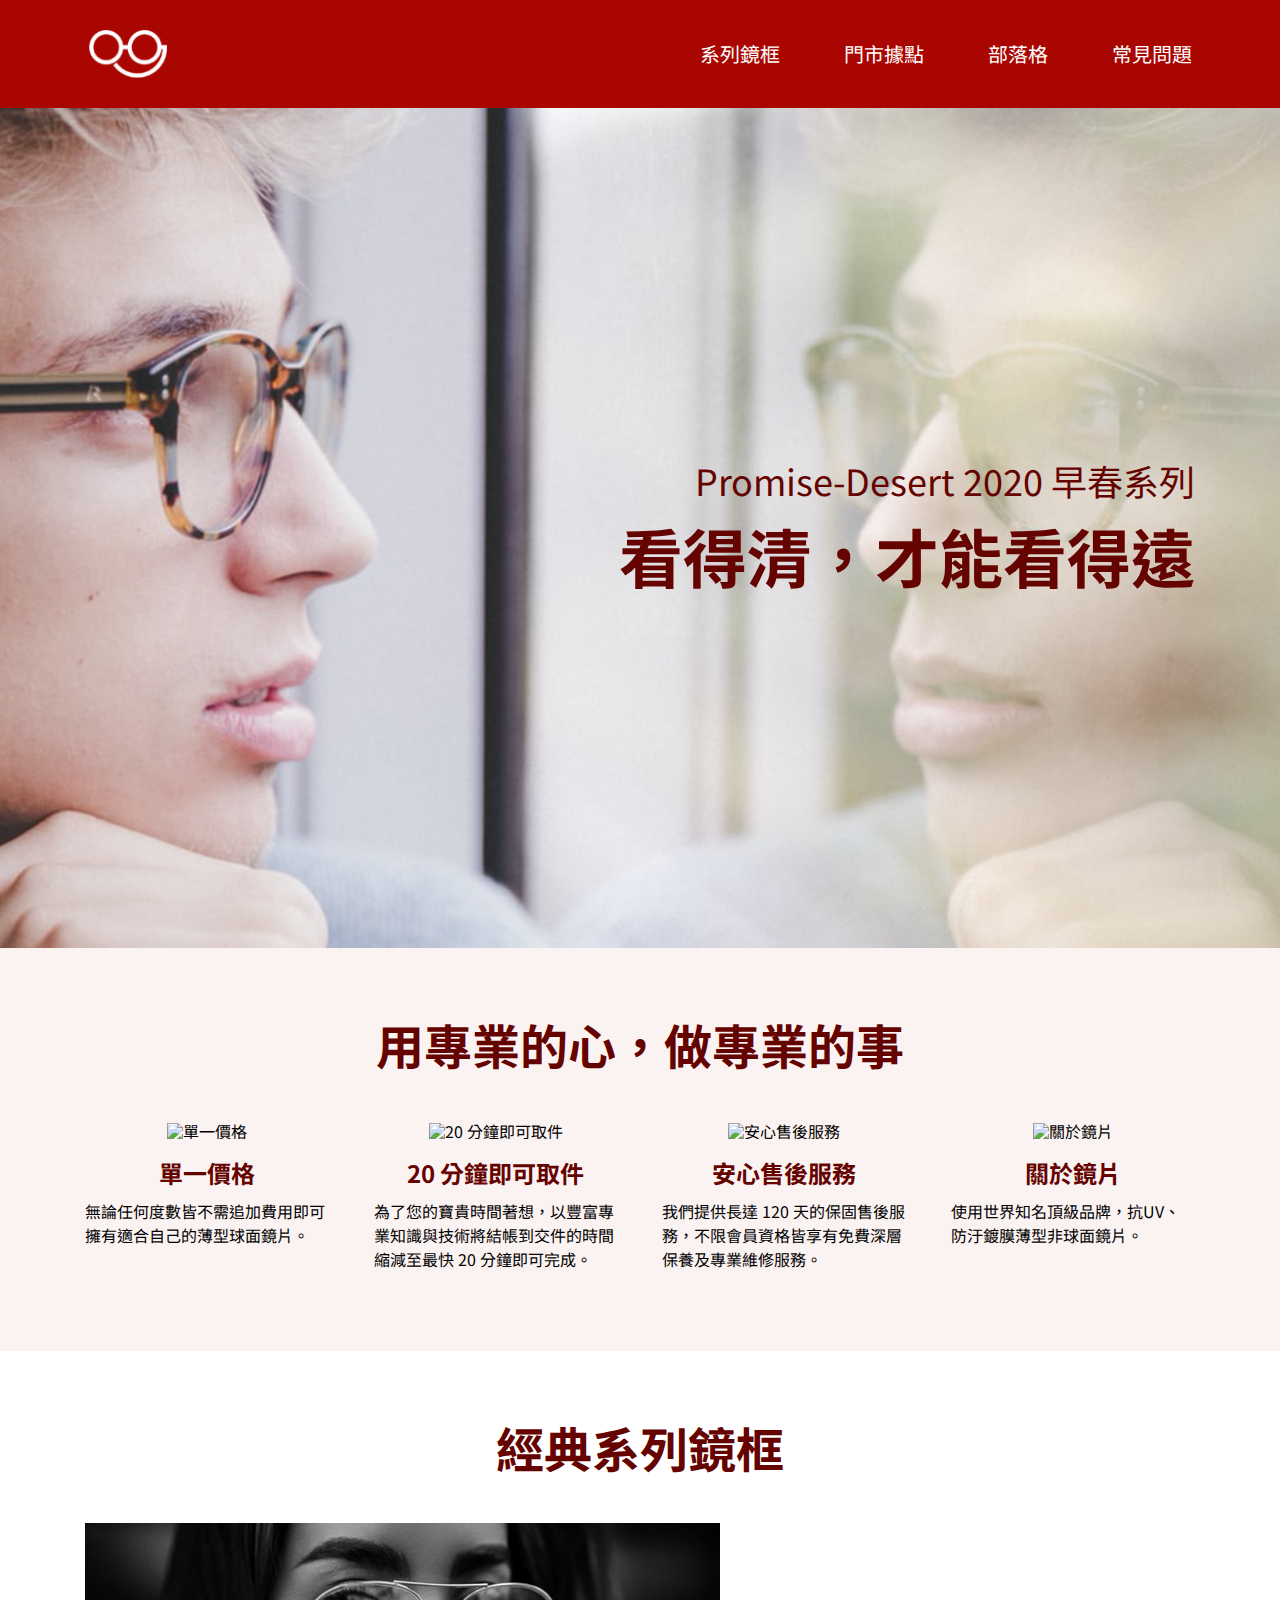
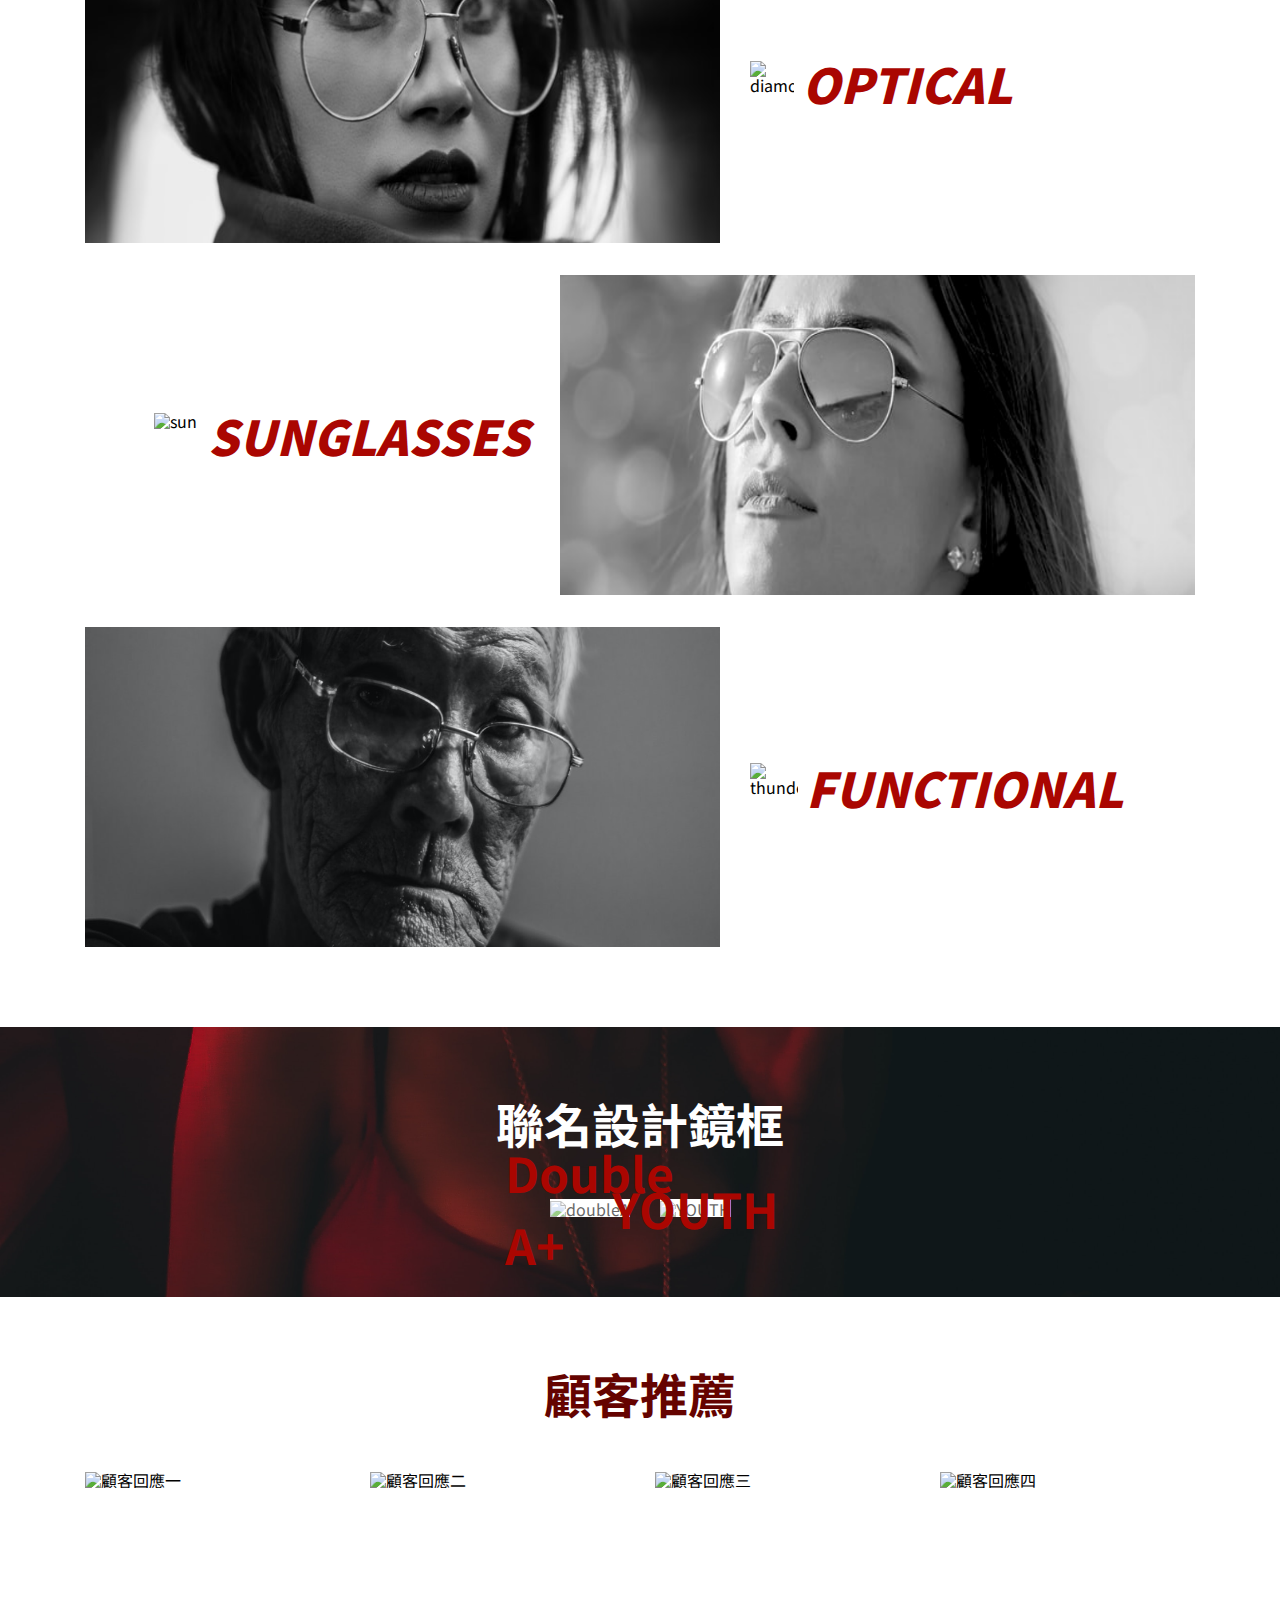
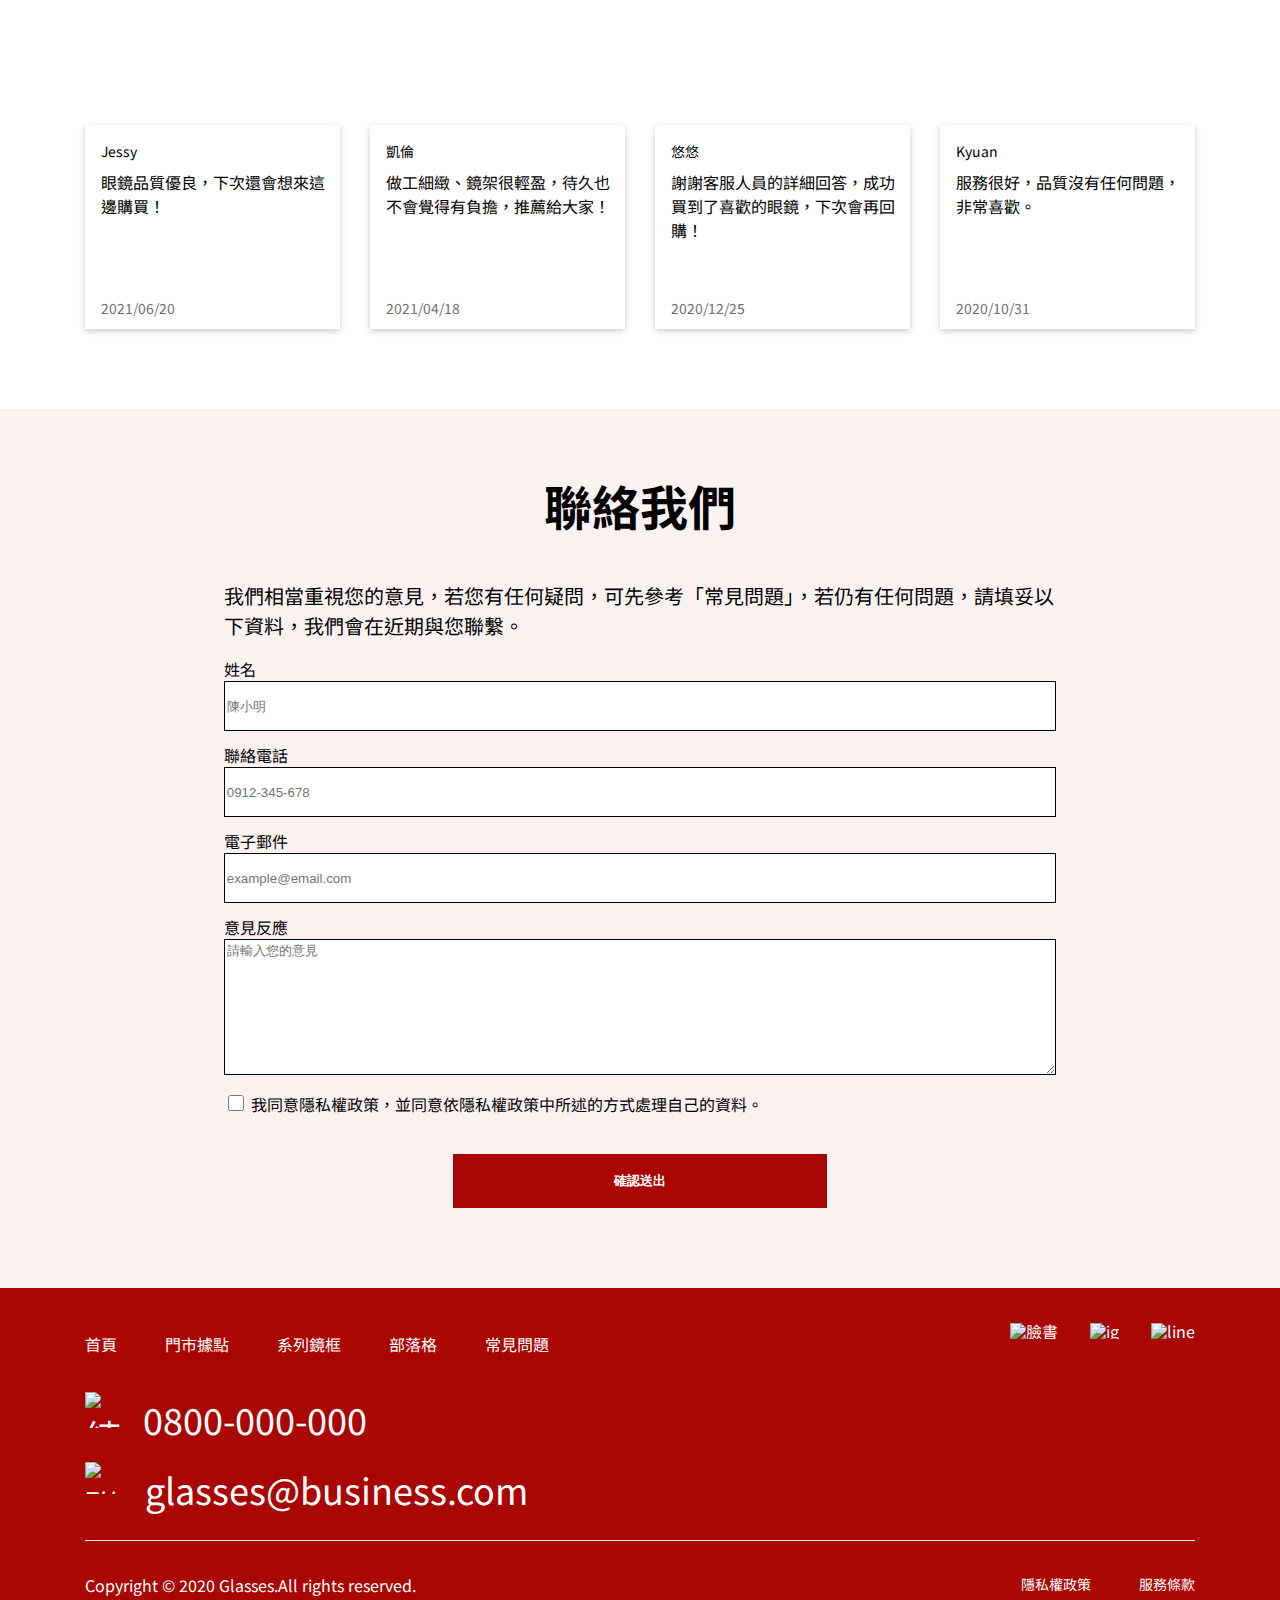
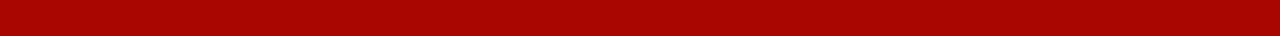
==== commit 95fefe1a: "Update 2022-06-13T01:10:02.376Z" ====
--- a/index.html
+++ b/index.html
@@ -183,7 +183,7 @@
 
     <div class="contact">
         <div class="container">
-            <h4 class="text-center">聯絡我們</h4>
+            <h4 class="contact-us text-center">聯絡我們</h4>
             <div class="contact-content pb80">
                 <p class="contact-text pb20">我們相當重視您的意見，若您有任何疑問，可先參考「常見問題」，若仍有任何問題，請填妥以下資料，我們會在近期與您聯繫。</p>
                 <form action="">
--- a/assets/style/all.css
+++ b/assets/style/all.css
@@ -848,6 +848,17 @@
   font-size: 20px;
   line-height: 1.5; }
 
+@media (max-width: 992px) {
+  .contact-text {
+    font-size: 16px; } }
+
+.contact-us {
+  color: #000; }
+
+@media (max-width: 992px) {
+  .form-group {
+    font-size: 14px; } }
+
 .specialty p {
   font-size: 16px;
   line-height: 1.5;
@@ -1219,25 +1230,50 @@
   width: 75%;
   margin: 0 auto; }
 
+@media (max-width: 992px) {
+  .contact-content {
+    padding-bottom: 56px; } }
+
+@media (max-width: 767px) {
+  .contact-content {
+    width: 100%;
+    padding-bottom: 40px; } }
+
 .user-text {
   width: 100%;
   border: 1px solid #000;
   height: 50px; }
 
+@media (max-width: 992px) {
+  .user-text {
+    height: 36px; } }
+
 .tele-text {
   width: 100%;
   border: 1px solid #000;
   height: 50px; }
 
+@media (max-width: 992px) {
+  .tele-text {
+    height: 36px; } }
+
 .email-text {
   width: 100%;
   border: 1px solid #000;
   height: 50px; }
 
+@media (max-width: 992px) {
+  .email-text {
+    height: 36px; } }
+
 .feedback {
   width: 100%;
   border: 1px solid #000;
   height: 136px; }
+
+@media (max-width: 992px) {
+  .feedback {
+    height: 100px; } }
 
 .checkbox {
   width: 16px;
@@ -1251,7 +1287,16 @@
   color: white;
   border: none; }
 
+@media (max-width: 992px) {
+  .button {
+    height: 40px; } }
+
 .button:hover {
   background-color: #982a26; }
 
+@media (max-width: 992px) {
+  .form-check {
+    font-size: 14px;
+    padding-bottom: 20px; } }
+
 /*# sourceMappingURL=all.css.map */
